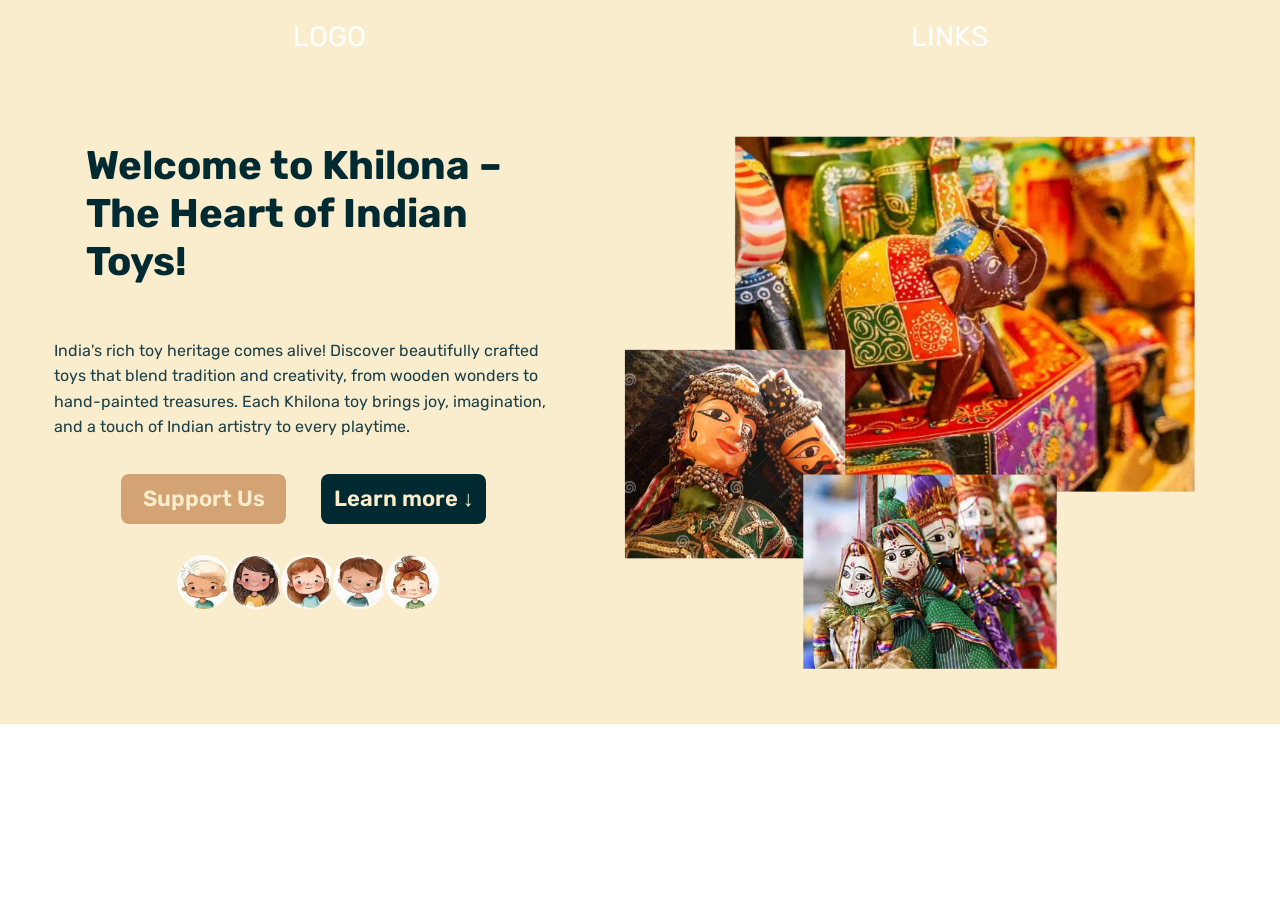
==== index.html @ 43d8cb38 "Add files via upload" ====
<!-- /* for text - #002A32; for nav - #f40076; for first bg - #ffc6ac; for second bg
- #EBA6A9; extra - #c4a29e; use soft serif for text */ -->

<!DOCTYPE html>
<html lang="en">
  <head>
    <meta charset="UTF-8" />
    <meta name="viewport" content="width=device-width, initial-scale=1.0" />
    <title>Indian Toys</title>
    <link rel="preconnect" href="https://fonts.googleapis.com" />
    <link rel="preconnect" href="https://fonts.gstatic.com" crossorigin />
    <link
      href="https://fonts.googleapis.com/css2?family=Inter:ital,opsz,wght@0,14..32,100..900;1,14..32,100..900&family=Rubik:ital,wght@0,300..900;1,300..900&display=swap"
      rel="stylesheet"
    />
    <link rel="stylesheet" href="style.css" />
  </head>
  <body>
    <nav>
      <div class="logo">LOGO</div>
      <div class="links">LINKS</div>
    </nav>
    <section class="section">
      <div class="hero-section">
        <div class="section-1">
          <div class="section-heading">
            <h1>Welcome to Khilona – The Heart of Indian Toys!</h1>
          </div>
          <div class="section-text">
            <p>
              India's rich toy heritage comes alive! Discover beautifully
              crafted toys that blend tradition and creativity, from wooden
              wonders to hand-painted treasures. Each Khilona toy brings joy,
              imagination, and a touch of Indian artistry to every playtime.
            </p>
            <div class="buttons">
              <a class="btn--1" href="#">Support Us</a>
              <a class="btn--2" href="#">Learn more &darr;</a>
            </div>
            <div class="face-images">
              <img src="child1.webp" alt="Child-image" />
              <img src="child2.webp" alt="Child-image" />
              <img src="child3.webp" alt="Child-image" />
              <img src="child4.webp" alt="Child-image" />
              <img src="child5.webp" alt="Child-image" />
            </div>
          </div>
        </div>
        <div class="section-2">
          <div class="section-image">
            <img src="Main-image.png" alt="Elephant Toy" />
          </div>
        </div>
      </div>
    </section>
  </body>
</html>
---- style.css ----
/* 1. Navigation Bar
Home: Links to the homepage.
About Us: Overview of your mission, story, and values.
Categories: Dropdown menu with links to toy categories (e.g., Wooden, Eco-Friendly, Educational).
Then & Now: Dedicated section for comparing traditional and modern toys.
Blog: Links to articles and resources on Indian toys, culture, and child development.
Artisans: Stories of the artisans behind the toys.
Contact Us: Contact form, social media links, and customer support details.



2. Homepage
Hero Banner: Large, vibrant image with a tagline and button linking to popular categories.
Featured Categories: Quick links to main toy categories (Wooden, Educational, Folk Art).
Best Sellers or Popular Toys: Display top toys, each with a small image, name, and “Shop Now” link.
About Indian Toys: Brief summary of the cultural significance of Indian toys with a link to the About Us page.



3. About Us
Our Mission: Briefly state the purpose and goals of the website.
Our Story: Short background on why you chose to promote Indian toys and any personal connection.
Core Values: Mention supporting local artisans, sustainable practices, and cultural preservation.



4. Categories
Wooden Toys: Featuring Channapatna and other wooden toys with a short description of the craft.
Educational Toys: Highlighting toys that promote learning and development.
Folk Art Toys: Showcasing toys with traditional Indian art styles.
Eco-Friendly Toys: Toys made from sustainable materials.
Modern Indian Toys: Contemporary toys inspired by Indian themes and culture.



5. Product Pages
Product Image: High-quality images from multiple angles.
Description: Details on material, craftsmanship, and suitability for age groups.
Cultural Background: Brief history or cultural context if applicable.
Price and Add to Cart: Clear pricing and purchasing options.
Customer Reviews: User ratings and testimonials for credibility.



6. Then & Now: Evolution of Indian Toys
Layout: Split-screen or side-by-side format with clear comparison points.
Traditional Toys: Descriptions and images of classic toys (e.g., spinning tops, wooden dolls).
Modern Toys: Corresponding modern toys with descriptions and images (e.g., plastic or battery-operated toys).
Comparison Points: Brief texts on Materials, Craftsmanship, Environmental Impact, Educational Value.
Visuals: Use icons or infographics to compare key elements at a glance.



7. Artisans
Profiles of Artisans: Small stories and images of artisans who create the toys.
Craft Process: Short descriptions or videos showing how the toys are made, materials used, and skills involved.
Impact on Communities: Highlight how supporting these artisans benefits their communities.



8. Blog
Toy History: Articles about the heritage and evolution of Indian toys.
DIY Craft Guides: Simple guides on making traditional toys at home.
Educational Benefits: Short articles explaining the developmental value of traditional and modern toys.
Festivals & Toys: How toys play a role in various Indian festivals.



9. Contact Us
Contact Form: Easy form for user inquiries.
Customer Support Info: Email and phone number if available.
Social Media Links: Icons linking to your social profiles for updates and engagement.
FAQ Section (Optional): Address common questions about product materials, shipping, safety, etc. */
* {
  padding: 0;
  margin: 0;
  box-sizing: border-box;
}
html {
  /* font-size: 10px; */
  font-size: 62.5%;
}
body {
  font-family: "Rubik", sans-serif;
  line-height: 1.2;
  font-weight: 400;
  color: #002a32;
}
nav {
  display: flex;
  justify-content: space-around;
  background-color: #faedcd;
  color: #fff;
  font-size: 28px;
  padding: 20px;
}
.section {
  font-size: 22px;

  height: 650px;
  background-color: #faedcd;
}
.section-heading {
  font-size: 2.2rem;
  padding: 32px;
  max-width: 130rem;
}

h1 {
  margin-bottom: 20px;
  font-size: 4rem;
}
.hero-section {
  display: flex;
  justify-content: space-evenly;

  padding: 36px;
  margin: 0 auto;
  width: auto;
}
.section-1 {
  width: 500px;
}
.section-2 {
  width: 655px;
}
.section-image img {
  display: block;
  /* margin-left: auto;
  margin-right: auto; */
  max-width: 650px;
}
.face-images {
  margin-top: 18px;
  display: flex;
  align-items: center;
  margin-top: 28px;
}
.face-images img {
  width: 60px;
  height: 60px;
  border-radius: 50%;
  margin-right: -8px;
  border: 3px solid #faedcd;
}
.section-text {
  color: #1a3f47;
  display: flex;
  flex-direction: column;
  align-items: center;
}
.section-text p {
  font-size: 16px;
  line-height: 1.6;
  margin-bottom: 18px;
}
.buttons {
  display: flex;
  /* justify-content: space-around; */
  gap: 35px;
}
.buttons a {
  margin-top: 16px;
  text-align: center;
  color: #faedcd;
  font-weight: 600;
}
.section-text a:link,
a:active {
  display: inline-block;
  text-decoration: none;
  padding: 12px;
  border-radius: 8px;
  width: 165px;
  transition: all 0.3s;
}
.btn--1 {
  background-color: #d4a373;
}
.btn--2 {
  background-color: #002a32;
}
.btn--1:hover {
  background-color: #bf9368;
}
.btn--2:hover {
  box-shadow: inset 0 0 0 3px #1a3f47;
  background-color: #faedcd;
  color: #1a3f47;
}
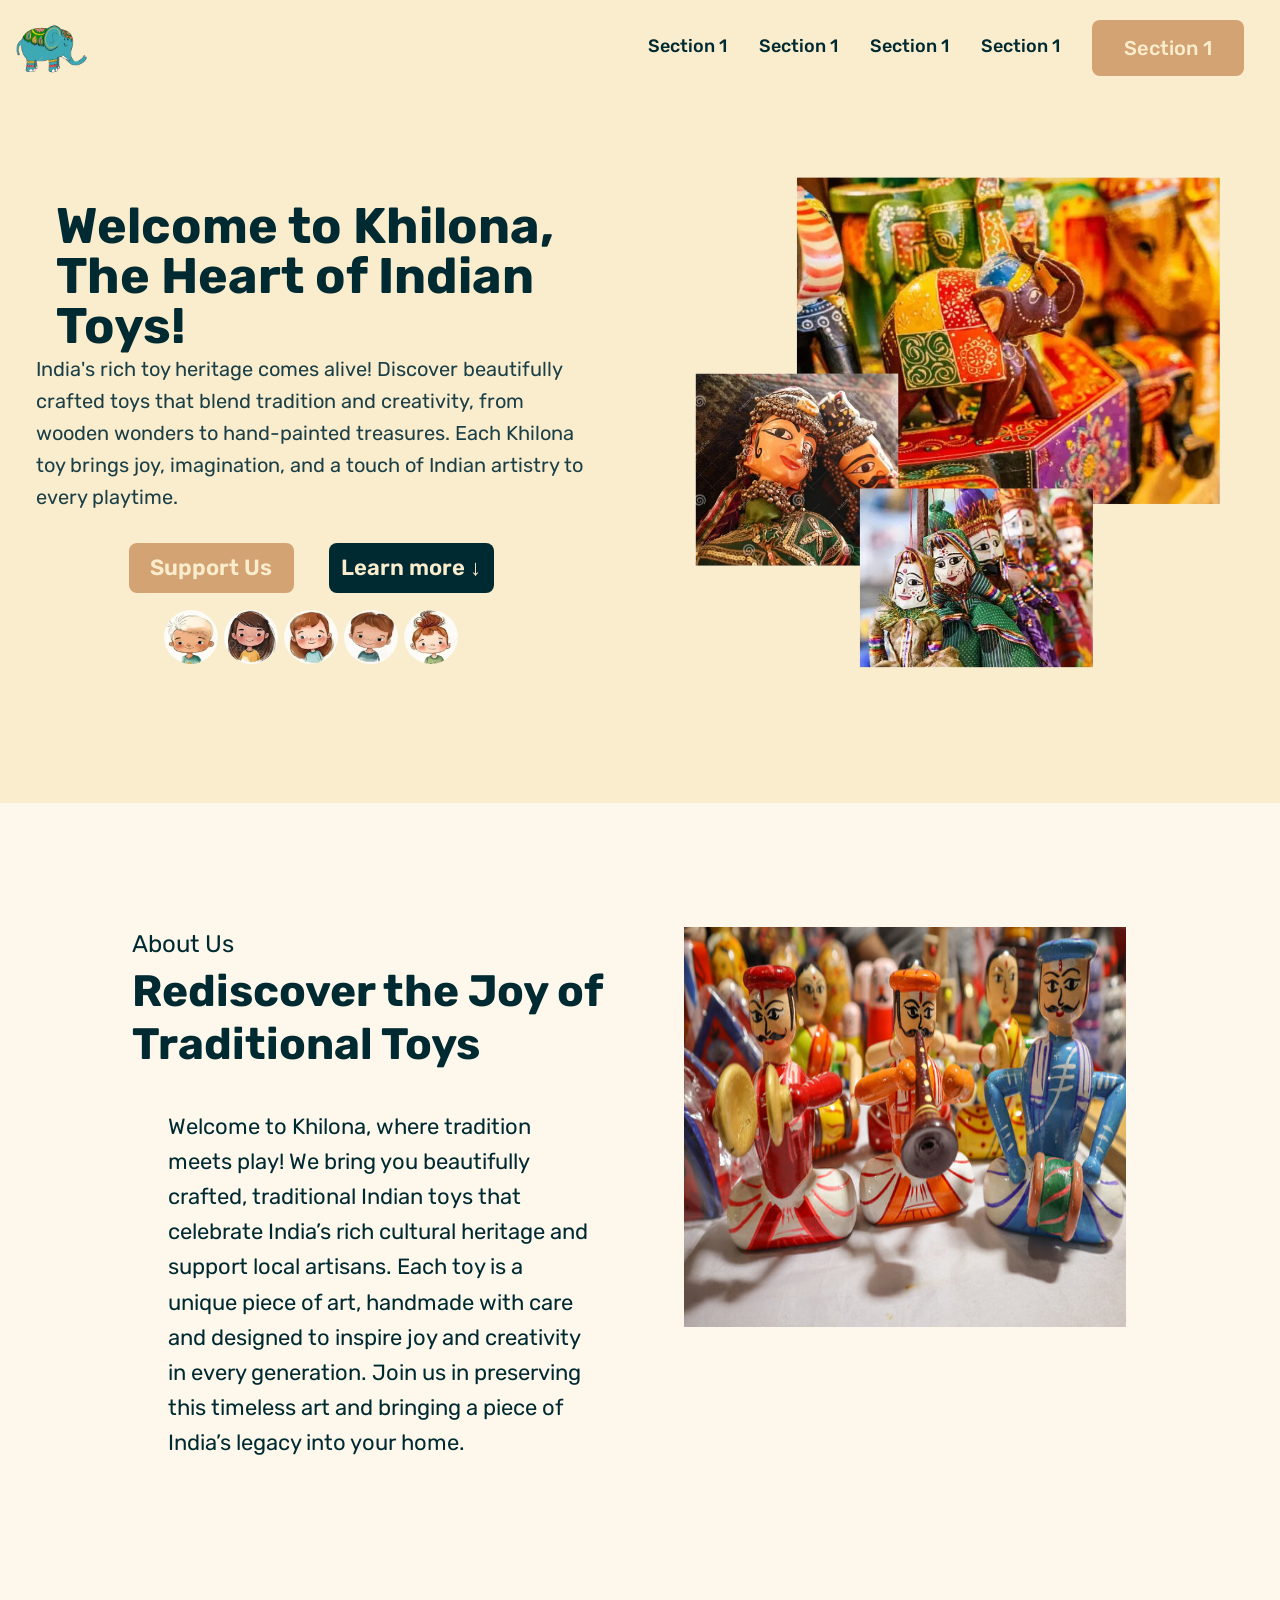
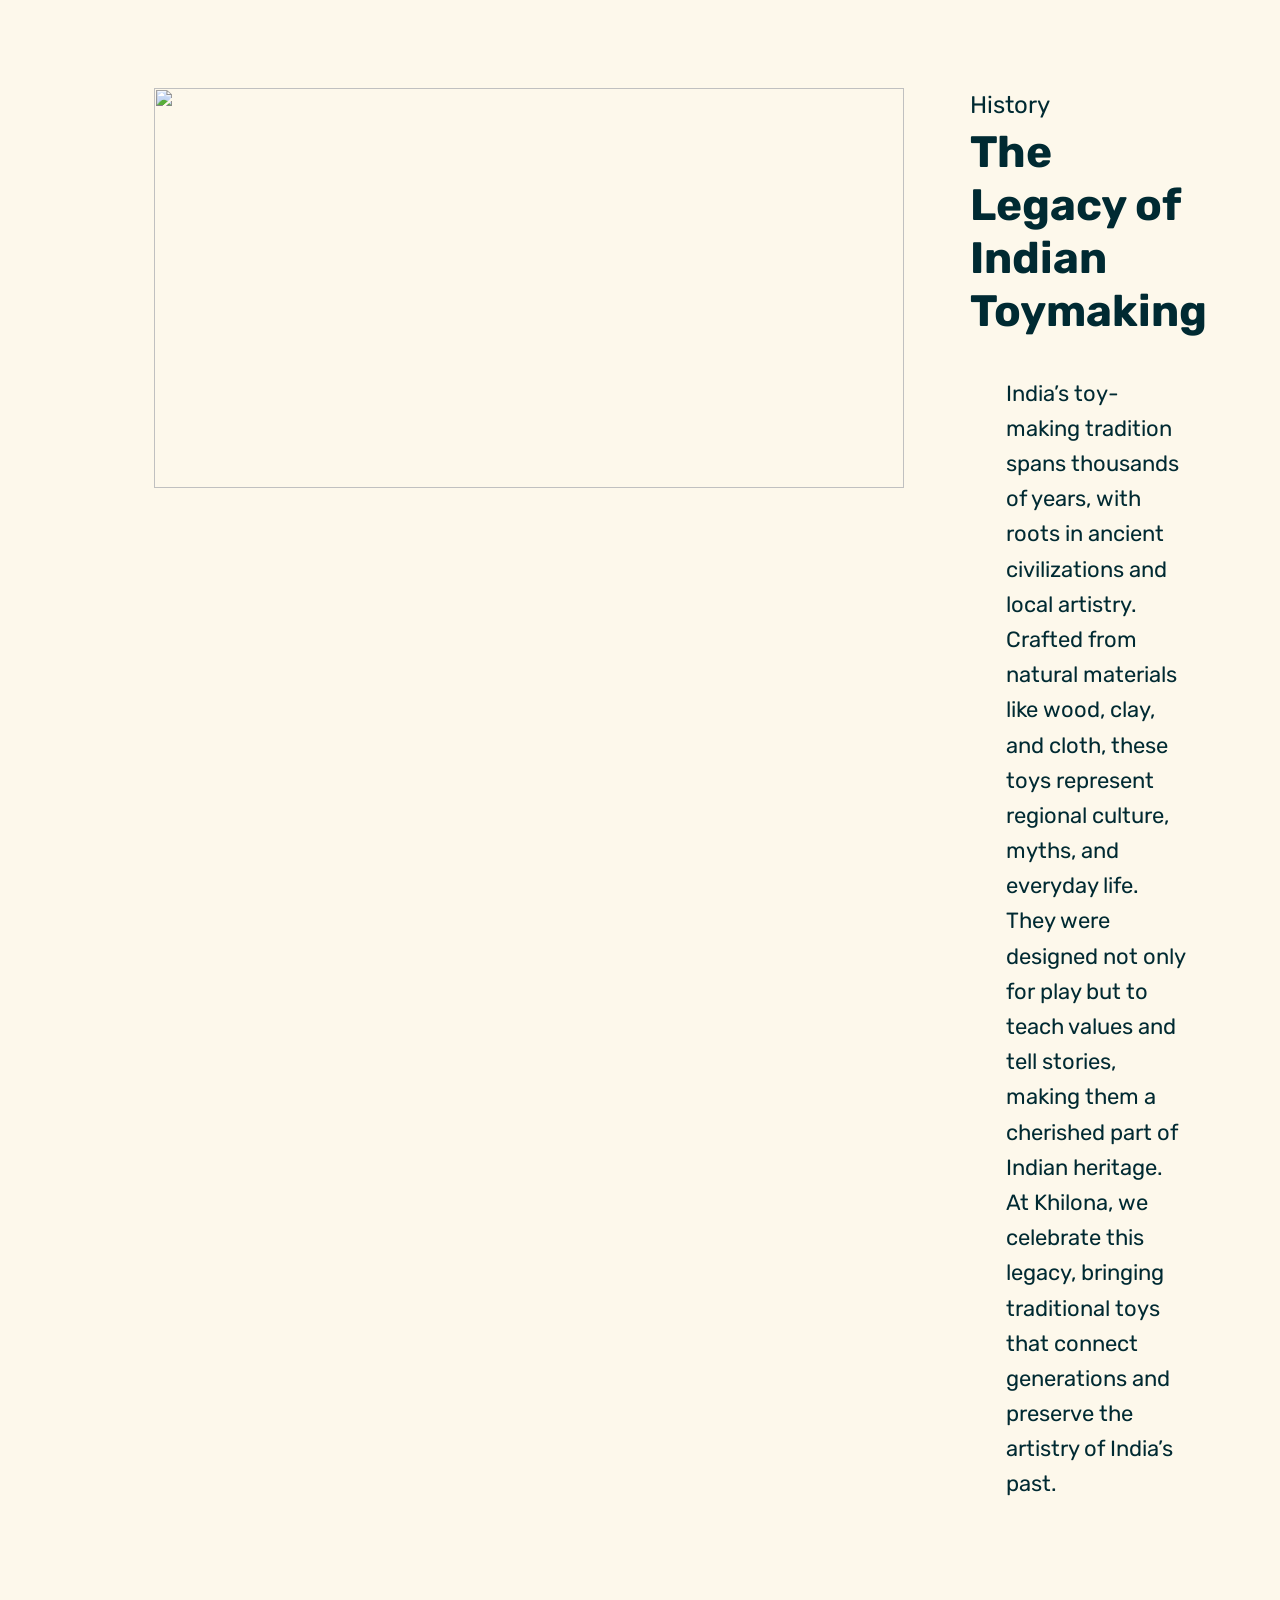
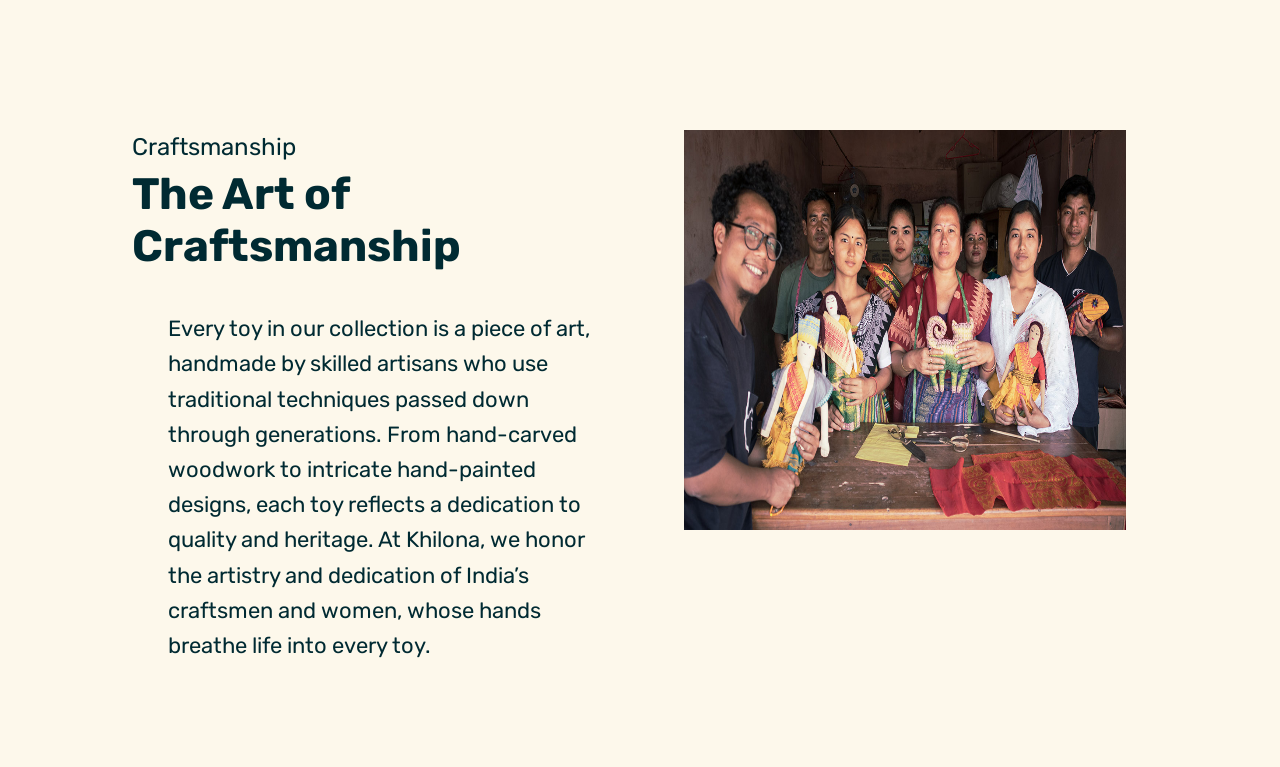
==== commit d6489c9e: "Add files via upload" ====
--- a/index.html
+++ b/index.html
@@ -16,15 +16,23 @@
     <link rel="stylesheet" href="style.css" />
   </head>
   <body>
-    <nav>
-      <div class="logo">LOGO</div>
-      <div class="links">LINKS</div>
-    </nav>
+    <header>
+      <div class="logo"><img src="elephant-logo.png" alt="" /></div>
+      <nav class="main-nav">
+        <ul class="main-nav-list">
+          <li><a class="main-nav-link" href="#">Section 1</a></li>
+          <li><a class="main-nav-link" href="#">Section 1</a></li>
+          <li><a class="main-nav-link" href="#">Section 1</a></li>
+          <li><a class="main-nav-link" href="#">Section 1</a></li>
+          <li><a class="main-nav-link last-link" href="#">Section 1</a></li>
+        </ul>
+      </nav>
+    </header>
     <section class="section">
       <div class="hero-section">
         <div class="section-1">
           <div class="section-heading">
-            <h1>Welcome to Khilona – The Heart of Indian Toys!</h1>
+            <h1>Welcome to Khilona, The Heart of Indian Toys!</h1>
           </div>
           <div class="section-text">
             <p>
@@ -53,5 +61,66 @@
         </div>
       </div>
     </section>
+    <section class="about-us grid--2-cols">
+      <div class="container">
+        <span class="sub-heading">About Us</span>
+        <h2 class="heading-secondary">
+          Rediscover the Joy of Traditional Toys
+        </h2>
+        <div class="text-box">
+          Welcome to Khilona, where tradition meets play! We bring you
+          beautifully crafted, traditional Indian toys that celebrate India’s
+          rich cultural heritage and support local artisans. Each toy is a
+          unique piece of art, handmade with care and designed to inspire joy
+          and creativity in every generation. Join us in preserving this
+          timeless art and bringing a piece of India’s legacy into your home.
+        </div>
+      </div>
+      <div class="container">
+        <div class="image-box">
+          <img src="about-us-image.jpg" alt="" />
+        </div>
+      </div>
+    </section>
+    <section class="about-us grid--2-cols">
+      <div class="container">
+        <div class="image-box">
+          <img src="about-us-2nd.jpg" alt="" />
+        </div>
+      </div>
+      <div class="container">
+        <span class="sub-heading">History</span>
+        <h2 class="heading-secondary">The Legacy of Indian Toymaking</h2>
+        <div class="text-box">
+          India’s toy-making tradition spans thousands of years, with roots in
+          ancient civilizations and local artistry. Crafted from natural
+          materials like wood, clay, and cloth, these toys represent regional
+          culture, myths, and everyday life. They were designed not only for
+          play but to teach values and tell stories, making them a cherished
+          part of Indian heritage. At Khilona, we celebrate this legacy,
+          bringing traditional toys that connect generations and preserve the
+          artistry of India’s past.
+        </div>
+      </div>
+    </section>
+    <section class="about-us grid--2-cols">
+      <div class="container">
+        <span class="sub-heading">Craftsmanship</span>
+        <h2 class="heading-secondary">The Art of Craftsmanship</h2>
+        <div class="text-box">
+          Every toy in our collection is a piece of art, handmade by skilled
+          artisans who use traditional techniques passed down through
+          generations. From hand-carved woodwork to intricate hand-painted
+          designs, each toy reflects a dedication to quality and heritage. At
+          Khilona, we honor the artistry and dedication of India’s craftsmen and
+          women, whose hands breathe life into every toy.
+        </div>
+      </div>
+      <div class="container">
+        <div class="image-box">
+          <img src="Toy-Soldier-from-Assam.jpg" alt="" />
+        </div>
+      </div>
+    </section>
   </body>
 </html>
--- a/style.css
+++ b/style.css
@@ -86,61 +86,107 @@
   font-weight: 400;
   color: #002a32;
 }
+/*HEADER AND NAV */
+header {
+  display: flex;
+  justify-content: space-between;
+  background-color: #faedcd;
+}
+header img {
+  width: 100px;
+}
 nav {
-  display: flex;
-  justify-content: space-around;
-  background-color: #faedcd;
-  color: #fff;
-  font-size: 28px;
-  padding: 20px;
+  margin: 36px 36px 0 0;
+  font-size: 18px;
+}
+.main-nav-list {
+  list-style: none;
+  display: flex;
+  gap: 32px;
+}
+
+nav a:hover {
+  color: #ac845e !important;
+}
+/* .main-nav-link :link,
+.main-nav-link :link:visited {
+} */
+nav a {
+  color: #002a32 !important;
+  text-decoration: none;
+  display: inline;
+  font-size: 18px;
+  transition: all 0.3s;
+  font-weight: 500;
+  border-radius: 8px;
+}
+.last-link:link,
+.last-link:visited {
+  padding: 16px 32px;
+  background-color: #d4a373 !important;
+  color: #faedcd !important;
+  font-size: 20px;
+}
+.last-link:hover,
+.last-link:active {
+  background-color: #bf9368 !important;
 }
 .section {
   font-size: 22px;
 
-  height: 650px;
   background-color: #faedcd;
+  width: 0 auto;
 }
 .section-heading {
-  font-size: 2.2rem;
+  /* font-size: 2.2rem; */
   padding: 32px;
   max-width: 130rem;
+  margin-top: -5px;
+  margin-left: -12px;
 }
 
 h1 {
-  margin-bottom: 20px;
-  font-size: 4rem;
+  /* margin-bottom: 15px; */
+  font-size: 50px;
+  line-height: 1;
+  height: 120px;
+  width: 600px;
+  margin-top: 35px;
 }
 .hero-section {
   display: flex;
-  justify-content: space-evenly;
+  justify-content: space-around;
 
   padding: 36px;
   margin: 0 auto;
-  width: auto;
+  max-width: 1300px;
+  height: 700px;
+  gap: 60px;
 }
 .section-1 {
-  width: 500px;
+  width: 550px;
 }
 .section-2 {
   width: 655px;
+  margin-top: 14px;
 }
 .section-image img {
-  display: block;
   /* margin-left: auto;
   margin-right: auto; */
-  max-width: 650px;
+  width: 700px;
+  /* max-width: 650px; */
+  max-width: 100%;
 }
 .face-images {
   margin-top: 18px;
   display: flex;
   align-items: center;
-  margin-top: 28px;
+  margin-top: 14px;
 }
 .face-images img {
   width: 60px;
   height: 60px;
   border-radius: 50%;
-  margin-right: -8px;
   border: 3px solid #faedcd;
 }
 .section-text {
@@ -150,9 +196,9 @@
   align-items: center;
 }
 .section-text p {
-  font-size: 16px;
+  font-size: 20px;
   line-height: 1.6;
-  margin-bottom: 18px;
+  margin-bottom: 14px;
 }
 .buttons {
   display: flex;
@@ -166,7 +212,7 @@
   font-weight: 600;
 }
 .section-text a:link,
-a:active {
+.section-text a:active {
   display: inline-block;
   text-decoration: none;
   padding: 12px;
@@ -188,3 +234,49 @@
   background-color: #faedcd;
   color: #1a3f47;
 }
+/*second section of the webpage*/
+/*this is about-us page */
+
+.grid {
+  display: grid;
+  /* gap: 90px; */
+}
+.grid--2-cols {
+  grid-template-columns: repeat(2, 1fr);
+  display: grid;
+}
+.container {
+  max-width: 1140px;
+
+  margin: 0 auto;
+}
+.about-us {
+  padding-top: 80px;
+  padding-right: 110px;
+  padding-bottom: 60px;
+  padding-left: 110px;
+
+  background-color: #fdf8eb;
+}
+.about-us div {
+  padding: 22px;
+  font-size: 50px;
+}
+.container .sub-heading {
+  font-size: 24px;
+}
+.container h2 {
+  font-size: 44px;
+  margin-bottom: 16px;
+}
+.container .text-box {
+  font-size: 22px;
+  line-height: 1.6;
+  margin-left: 14px;
+}
+
+.image-box img {
+  width: 750px;
+  max-width: 100%;
+  height: 400px;
+}
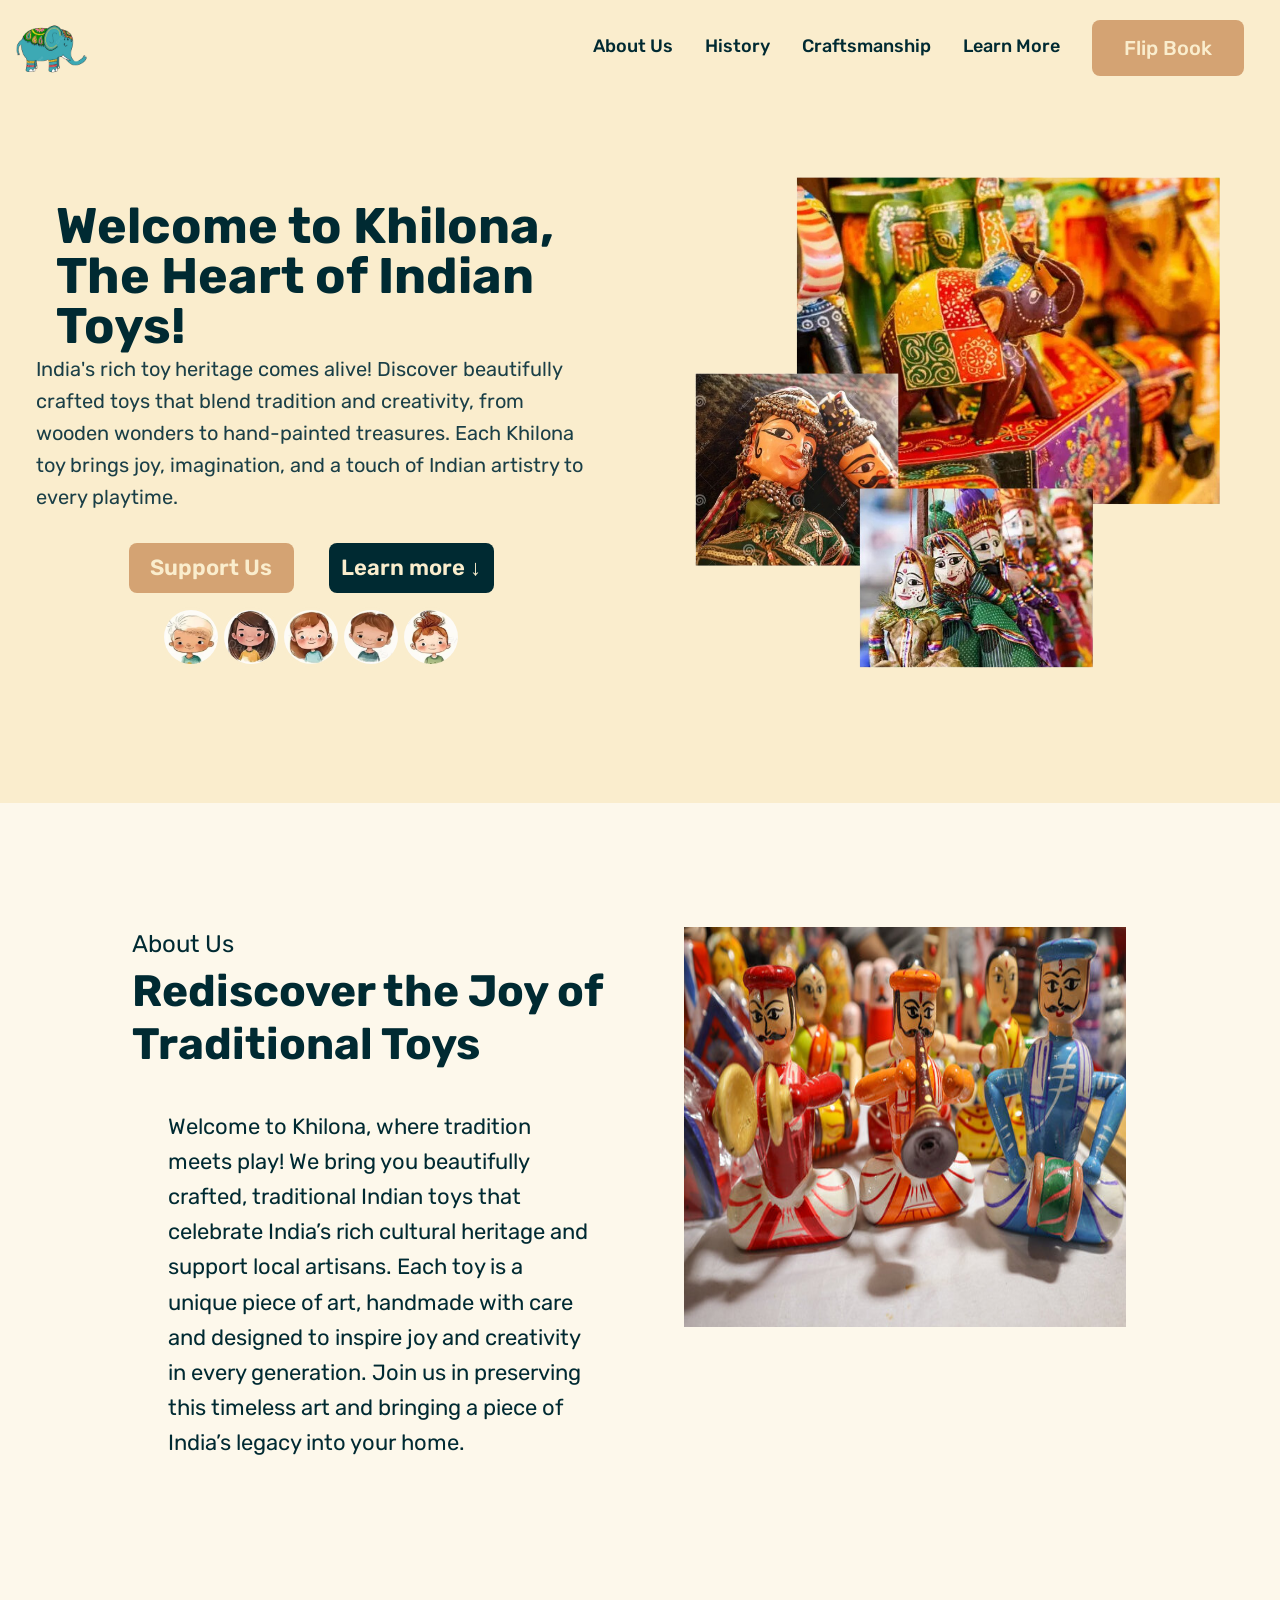
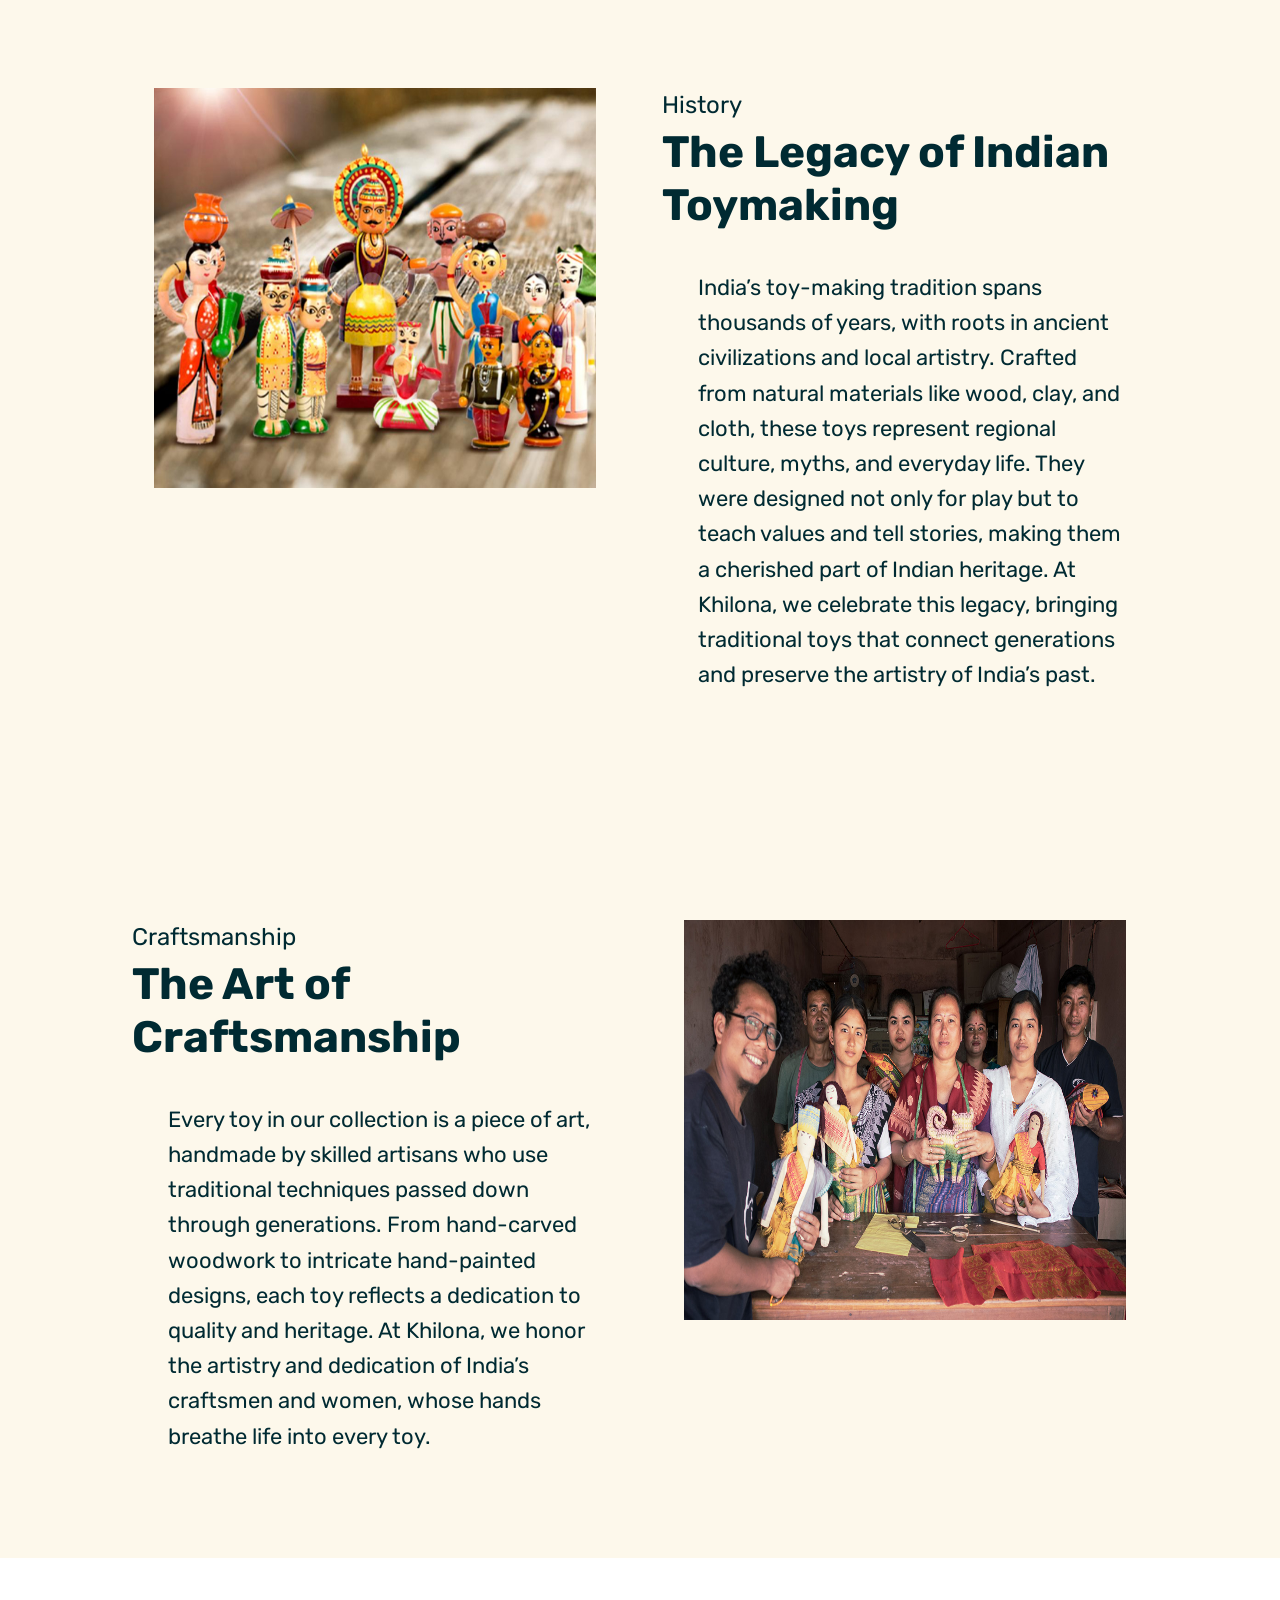
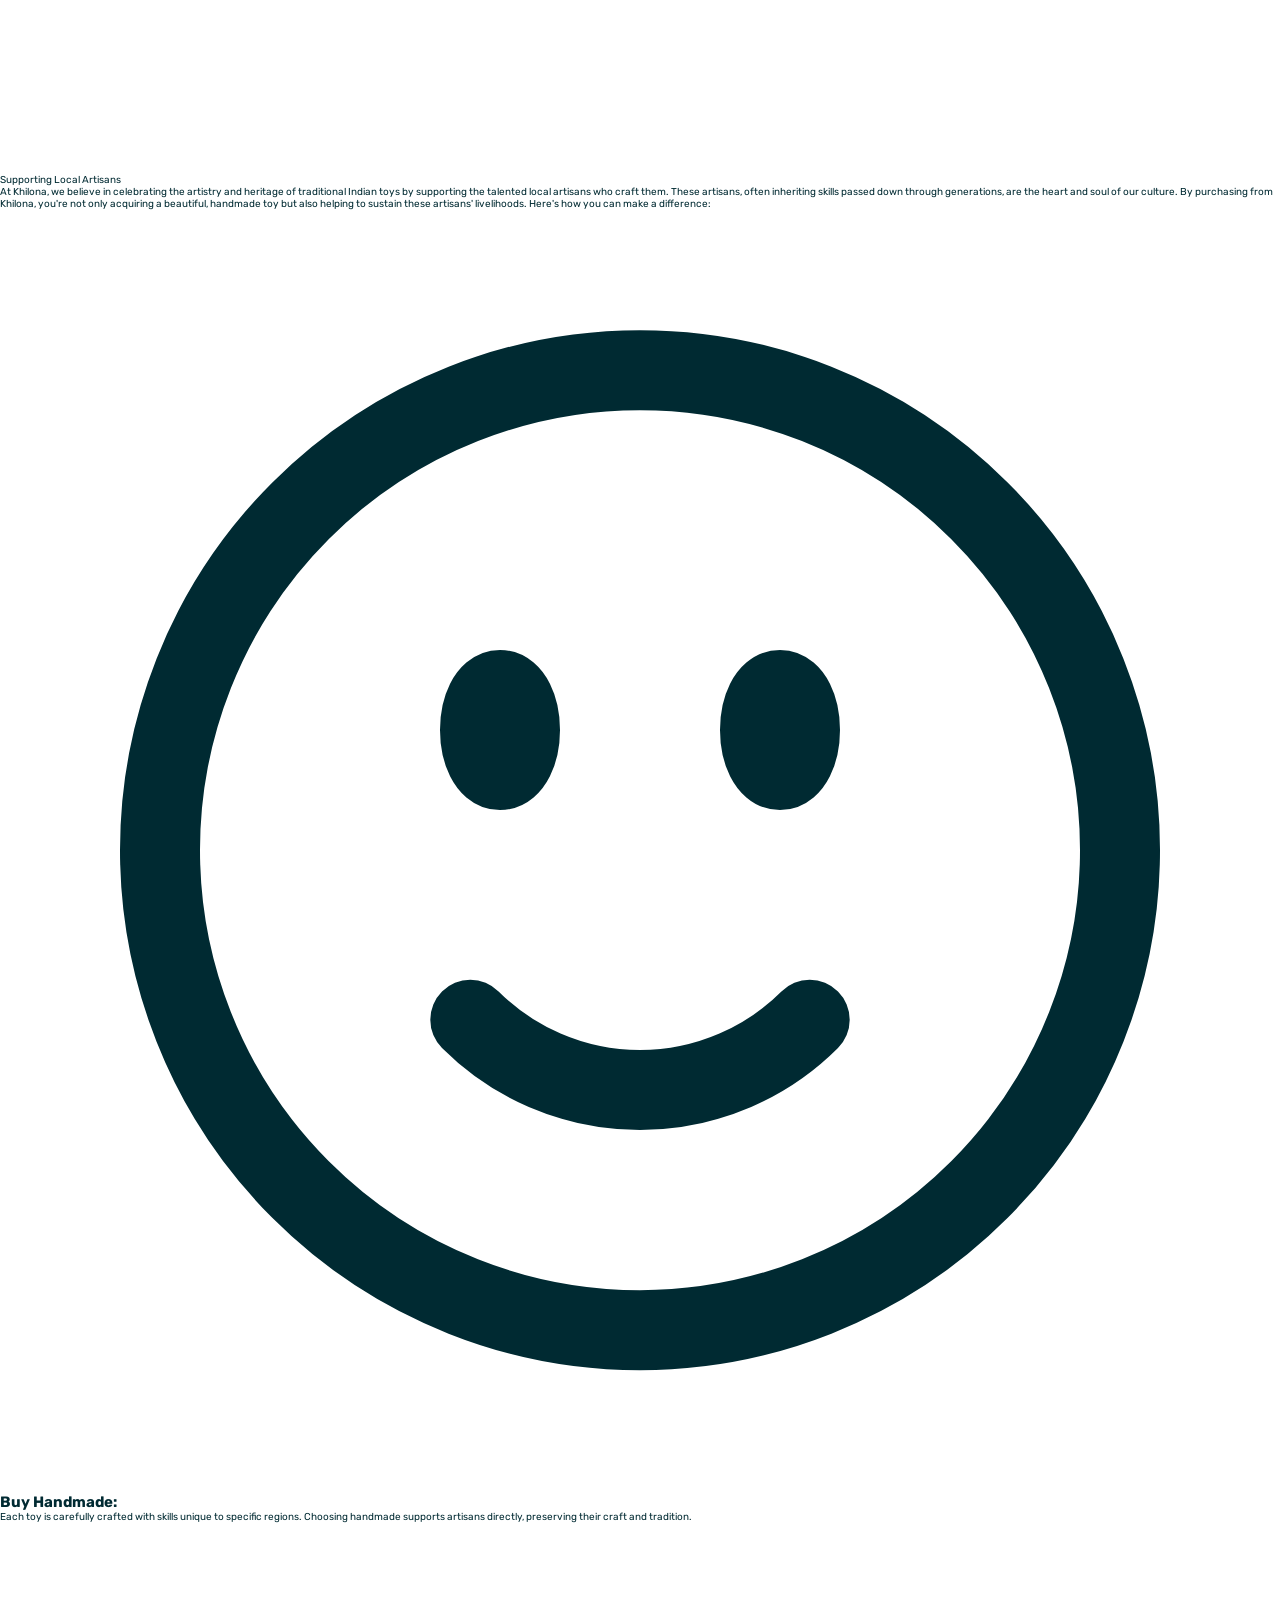
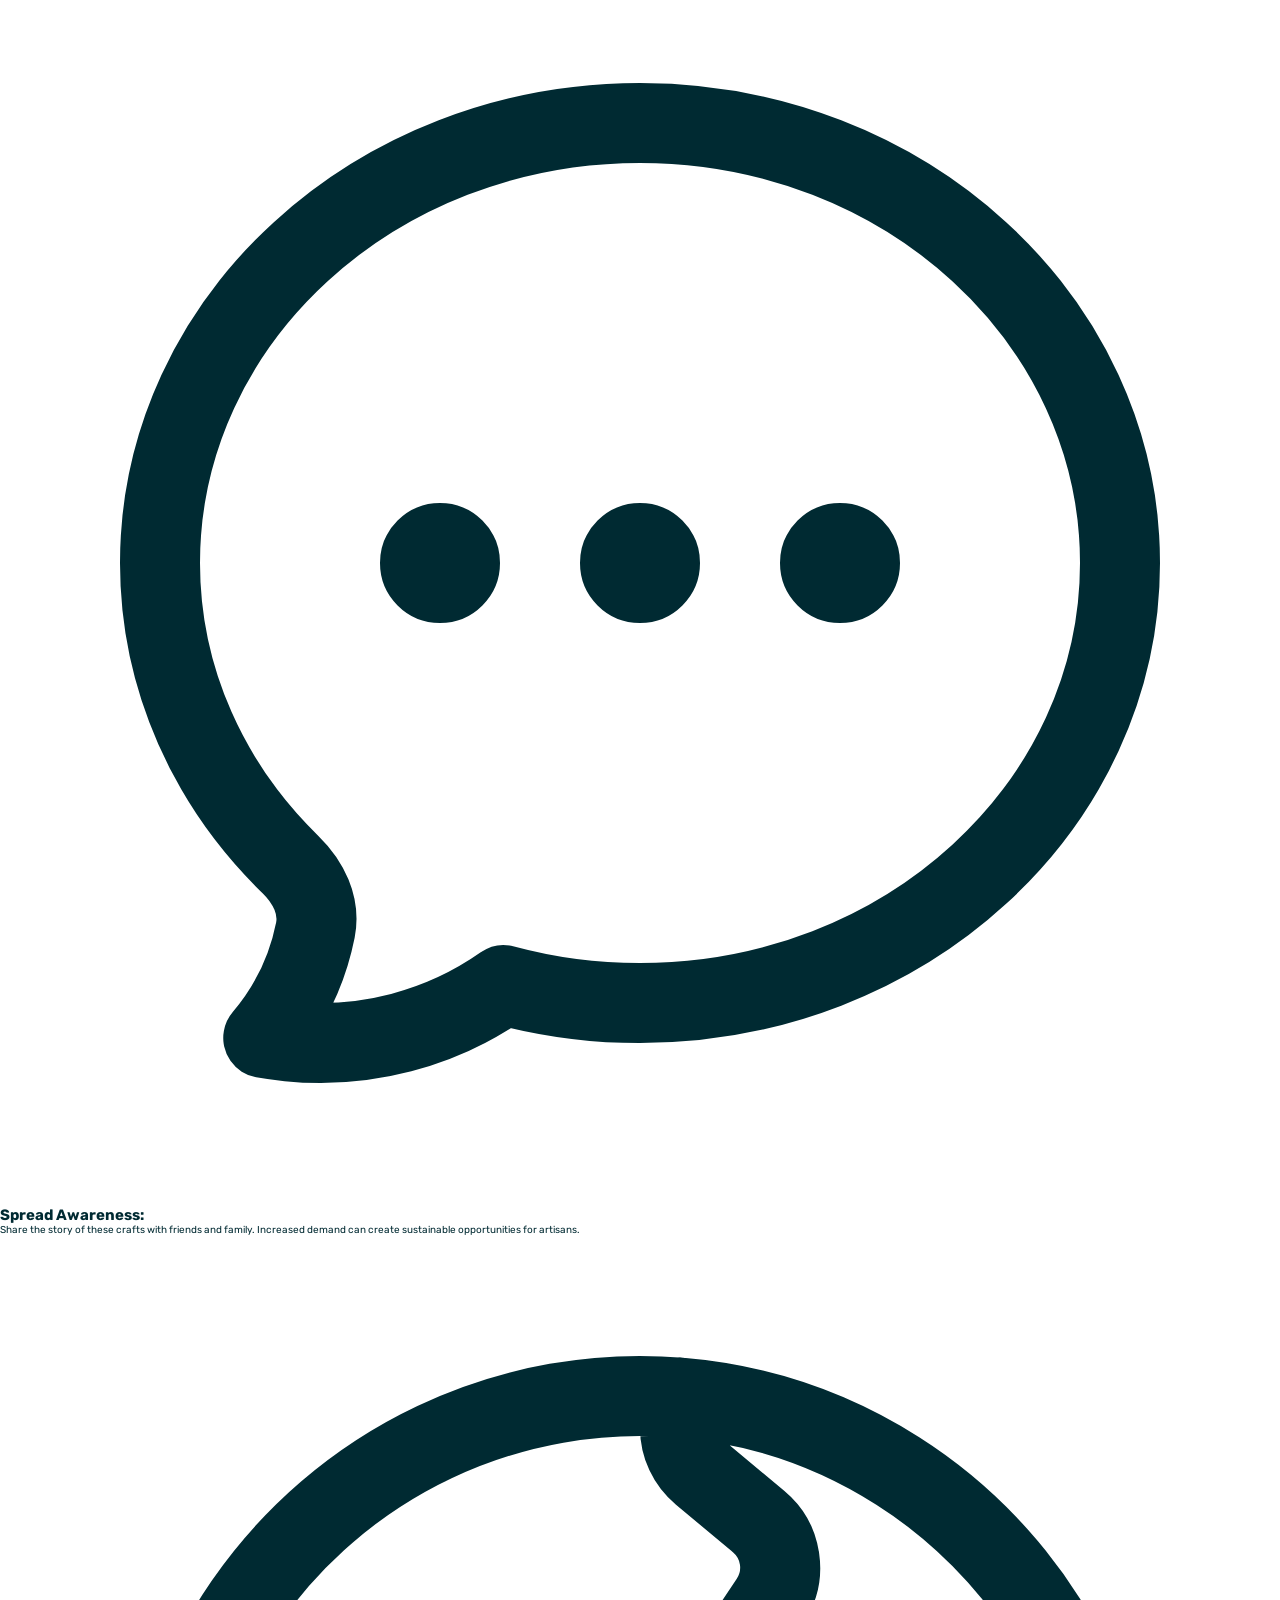
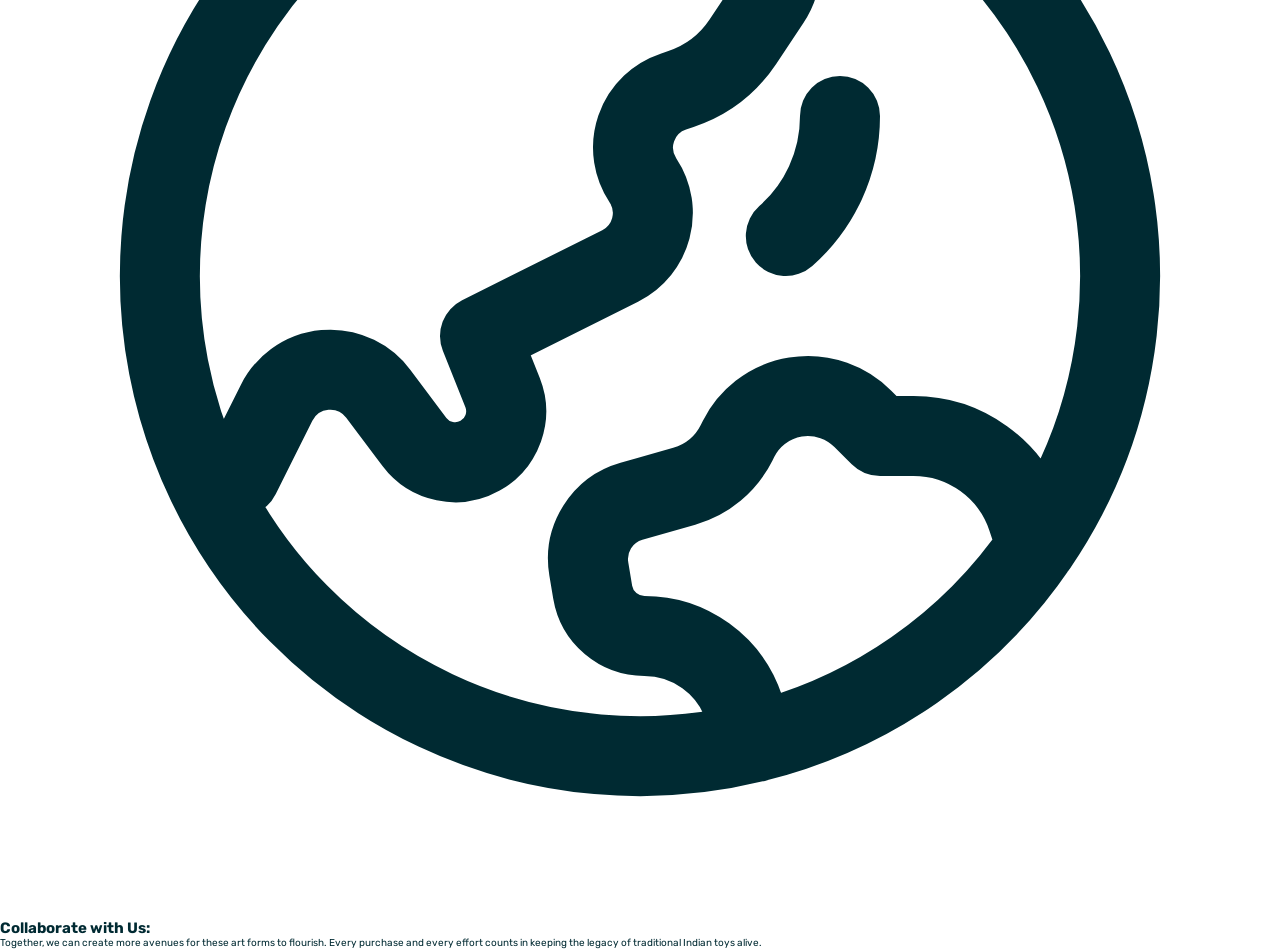
==== commit f8333b2e: "Add files via upload" ====
--- a/index.html
+++ b/index.html
@@ -6,7 +6,9 @@
   <head>
     <meta charset="UTF-8" />
     <meta name="viewport" content="width=device-width, initial-scale=1.0" />
+    <meta name="viewport" content="width=device-width, initial-scale=1.0" />
     <title>Indian Toys</title>
+    <link rel="stylesheet" href="media.css" />
     <link rel="preconnect" href="https://fonts.googleapis.com" />
     <link rel="preconnect" href="https://fonts.gstatic.com" crossorigin />
     <link
@@ -16,15 +18,24 @@
     <link rel="stylesheet" href="style.css" />
   </head>
   <body>
+    <script src="myscript.js"></script>
     <header>
       <div class="logo"><img src="elephant-logo.png" alt="" /></div>
       <nav class="main-nav">
         <ul class="main-nav-list">
-          <li><a class="main-nav-link" href="#">Section 1</a></li>
-          <li><a class="main-nav-link" href="#">Section 1</a></li>
-          <li><a class="main-nav-link" href="#">Section 1</a></li>
-          <li><a class="main-nav-link" href="#">Section 1</a></li>
-          <li><a class="main-nav-link last-link" href="#">Section 1</a></li>
+          <li><a class="main-nav-link" href="#about-us">About Us</a></li>
+          <li><a class="main-nav-link" href="#history">History</a></li>
+          <li>
+            <a class="main-nav-link" href="#craftsmanship">Craftsmanship</a>
+          </li>
+          <li><a class="main-nav-link" href="#">Learn More</a></li>
+          <li>
+            <a
+              class="main-nav-link last-link"
+              href="https://online.fliphtml5.com/hidck/fhpk/#p=15"
+              >Flip Book</a
+            >
+          </li>
         </ul>
       </nav>
     </header>
@@ -42,7 +53,7 @@
               imagination, and a touch of Indian artistry to every playtime.
             </p>
             <div class="buttons">
-              <a class="btn--1" href="#">Support Us</a>
+              <a class="btn--1" href="#sec-support">Support Us</a>
               <a class="btn--2" href="#">Learn more &darr;</a>
             </div>
             <div class="face-images">
@@ -61,7 +72,7 @@
         </div>
       </div>
     </section>
-    <section class="about-us grid--2-cols">
+    <section class="about-us grid--2-cols" id="about-us">
       <div class="container">
         <span class="sub-heading">About Us</span>
         <h2 class="heading-secondary">
@@ -89,7 +100,7 @@
         </div>
       </div>
       <div class="container">
-        <span class="sub-heading">History</span>
+        <span class="sub-heading" id="history">History</span>
         <h2 class="heading-secondary">The Legacy of Indian Toymaking</h2>
         <div class="text-box">
           India’s toy-making tradition spans thousands of years, with roots in
@@ -105,7 +116,7 @@
     </section>
     <section class="about-us grid--2-cols">
       <div class="container">
-        <span class="sub-heading">Craftsmanship</span>
+        <span class="sub-heading" id="craftsmanship">Craftsmanship</span>
         <h2 class="heading-secondary">The Art of Craftsmanship</h2>
         <div class="text-box">
           Every toy in our collection is a piece of art, handmade by skilled
@@ -122,5 +133,161 @@
         </div>
       </div>
     </section>
+    <section class="walk-way">
+      <div class="slider">
+        <div class="slide-track">
+          <div class="slide">
+            <img src="img1.jpeg" alt="" />
+          </div>
+          <div class="slide">
+            <img src="img9.jpeg" alt="" />
+          </div>
+          <div class="slide">
+            <img src="img2.jpeg" alt="" />
+          </div>
+          <div class="slide">
+            <img src="img8.jpeg" alt="" />
+          </div>
+          <div class="slide">
+            <img src="img3.jpeg" alt="" />
+          </div>
+          <div class="slide">
+            <img src="img7.jpeg" alt="" />
+          </div>
+          <div class="slide">
+            <img src="img4.jpeg" alt="" />
+          </div>
+          <div class="slide">
+            <img src="img6.jpeg" alt="" />
+          </div>
+          <div class="slide">
+            <img src="img5.jpeg" alt="" />
+          </div>
+
+          <!-- SAME SLIDE DOUBLED -->
+          <div class="slide">
+            <img src="img1.jpeg" alt="" />
+          </div>
+          <div class="slide">
+            <img src="img9.jpeg" alt="" />
+          </div>
+          <div class="slide">
+            <img src="img2.jpeg" alt="" />
+          </div>
+          <div class="slide">
+            <img src="img8.jpeg" alt="" />
+          </div>
+          <div class="slide">
+            <img src="img3.jpeg" alt="" />
+          </div>
+          <div class="slide">
+            <img src="img7.jpeg" alt="" />
+          </div>
+          <div class="slide">
+            <img src="img4.jpeg" alt="" />
+          </div>
+          <div class="slide">
+            <img src="img6.jpeg" alt="" />
+          </div>
+          <div class="slide">
+            <img src="img5.jpeg" alt="" />
+          </div>
+        </div>
+      </div>
+    </section>
+    <section class="sec-support" id="sec-support">
+      <div class="support">
+        <div class="textthings">
+          <p>Supporting Local Artisans</p>
+          <p class="support-text">
+            At Khilona, we believe in celebrating the artistry and heritage of
+            traditional Indian toys by supporting the talented local artisans
+            who craft them. These artisans, often inheriting skills passed down
+            through generations, are the heart and soul of our culture. By
+            purchasing from Khilona, you're not only acquiring a beautiful,
+            handmade toy but also helping to sustain these artisans'
+            livelihoods. Here's how you can make a difference:
+          </p>
+        </div>
+        <div class="cardthings">
+          <div class="card">
+            <div class="icon">
+              <svg
+                xmlns="http://www.w3.org/2000/svg"
+                fill="none"
+                viewBox="0 0 24 24"
+                stroke-width="1.5"
+                stroke="currentColor"
+                class="iccon smile-icon"
+              >
+                <path
+                  stroke-linecap="round"
+                  stroke-linejoin="round"
+                  d="M15.182 15.182a4.5 4.5 0 0 1-6.364 0M21 12a9 9 0 1 1-18 0 9 9 0 0 1 18 0ZM9.75 9.75c0 .414-.168.75-.375.75S9 10.164 9 9.75 9.168 9 9.375 9s.375.336.375.75Zm-.375 0h.008v.015h-.008V9.75Zm5.625 0c0 .414-.168.75-.375.75s-.375-.336-.375-.75.168-.75.375-.75.375.336.375.75Zm-.375 0h.008v.015h-.008V9.75Z"
+                />
+              </svg>
+
+              <h2>Buy Handmade:</h2>
+            </div>
+            <span>
+              Each toy is carefully crafted with skills unique to specific
+              regions. Choosing handmade supports artisans directly, preserving
+              their craft and tradition.
+            </span>
+          </div>
+
+          <div class="card">
+            <div class="icon">
+              <svg
+                xmlns="http://www.w3.org/2000/svg"
+                fill="none"
+                viewBox="0 0 24 24"
+                stroke-width="1.5"
+                stroke="currentColor"
+                class="iccon message-icon"
+              >
+                <path
+                  stroke-linecap="round"
+                  stroke-linejoin="round"
+                  d="M8.625 12a.375.375 0 1 1-.75 0 .375.375 0 0 1 .75 0Zm0 0H8.25m4.125 0a.375.375 0 1 1-.75 0 .375.375 0 0 1 .75 0Zm0 0H12m4.125 0a.375.375 0 1 1-.75 0 .375.375 0 0 1 .75 0Zm0 0h-.375M21 12c0 4.556-4.03 8.25-9 8.25a9.764 9.764 0 0 1-2.555-.337A5.972 5.972 0 0 1 5.41 20.97a5.969 5.969 0 0 1-.474-.065 4.48 4.48 0 0 0 .978-2.025c.09-.457-.133-.901-.467-1.226C3.93 16.178 3 14.189 3 12c0-4.556 4.03-8.25 9-8.25s9 3.694 9 8.25Z"
+                />
+              </svg>
+
+              <h2>Spread Awareness:</h2>
+            </div>
+
+            <span>
+              Share the story of these crafts with friends and family. Increased
+              demand can create sustainable opportunities for artisans.
+            </span>
+          </div>
+          <div class="card">
+            <div class="icon">
+              <svg
+                xmlns="http://www.w3.org/2000/svg"
+                fill="none"
+                viewBox="0 0 24 24"
+                stroke-width="1.5"
+                stroke="currentColor"
+                class="iccon globe-icon"
+              >
+                <path
+                  stroke-linecap="round"
+                  stroke-linejoin="round"
+                  d="M12.75 3.03v.568c0 .334.148.65.405.864l1.068.89c.442.369.535 1.01.216 1.49l-.51.766a2.25 2.25 0 0 1-1.161.886l-.143.048a1.107 1.107 0 0 0-.57 1.664c.369.555.169 1.307-.427 1.605L9 13.125l.423 1.059a.956.956 0 0 1-1.652.928l-.679-.906a1.125 1.125 0 0 0-1.906.172L4.5 15.75l-.612.153M12.75 3.031a9 9 0 0 0-8.862 12.872M12.75 3.031a9 9 0 0 1 6.69 14.036m0 0-.177-.529A2.25 2.25 0 0 0 17.128 15H16.5l-.324-.324a1.453 1.453 0 0 0-2.328.377l-.036.073a1.586 1.586 0 0 1-.982.816l-.99.282c-.55.157-.894.702-.8 1.267l.073.438c.08.474.49.821.97.821.846 0 1.598.542 1.865 1.345l.215.643m5.276-3.67a9.012 9.012 0 0 1-5.276 3.67m0 0a9 9 0 0 1-10.275-4.835M15.75 9c0 .896-.393 1.7-1.016 2.25"
+                />
+              </svg>
+
+              <h2>Collaborate with Us:</h2>
+            </div>
+            <span>
+              Together, we can create more avenues for these art forms to
+              flourish. Every purchase and every effort counts in keeping the
+              legacy of traditional Indian toys alive.
+            </span>
+          </div>
+        </div>
+      </div>
+    </section>
   </body>
 </html>
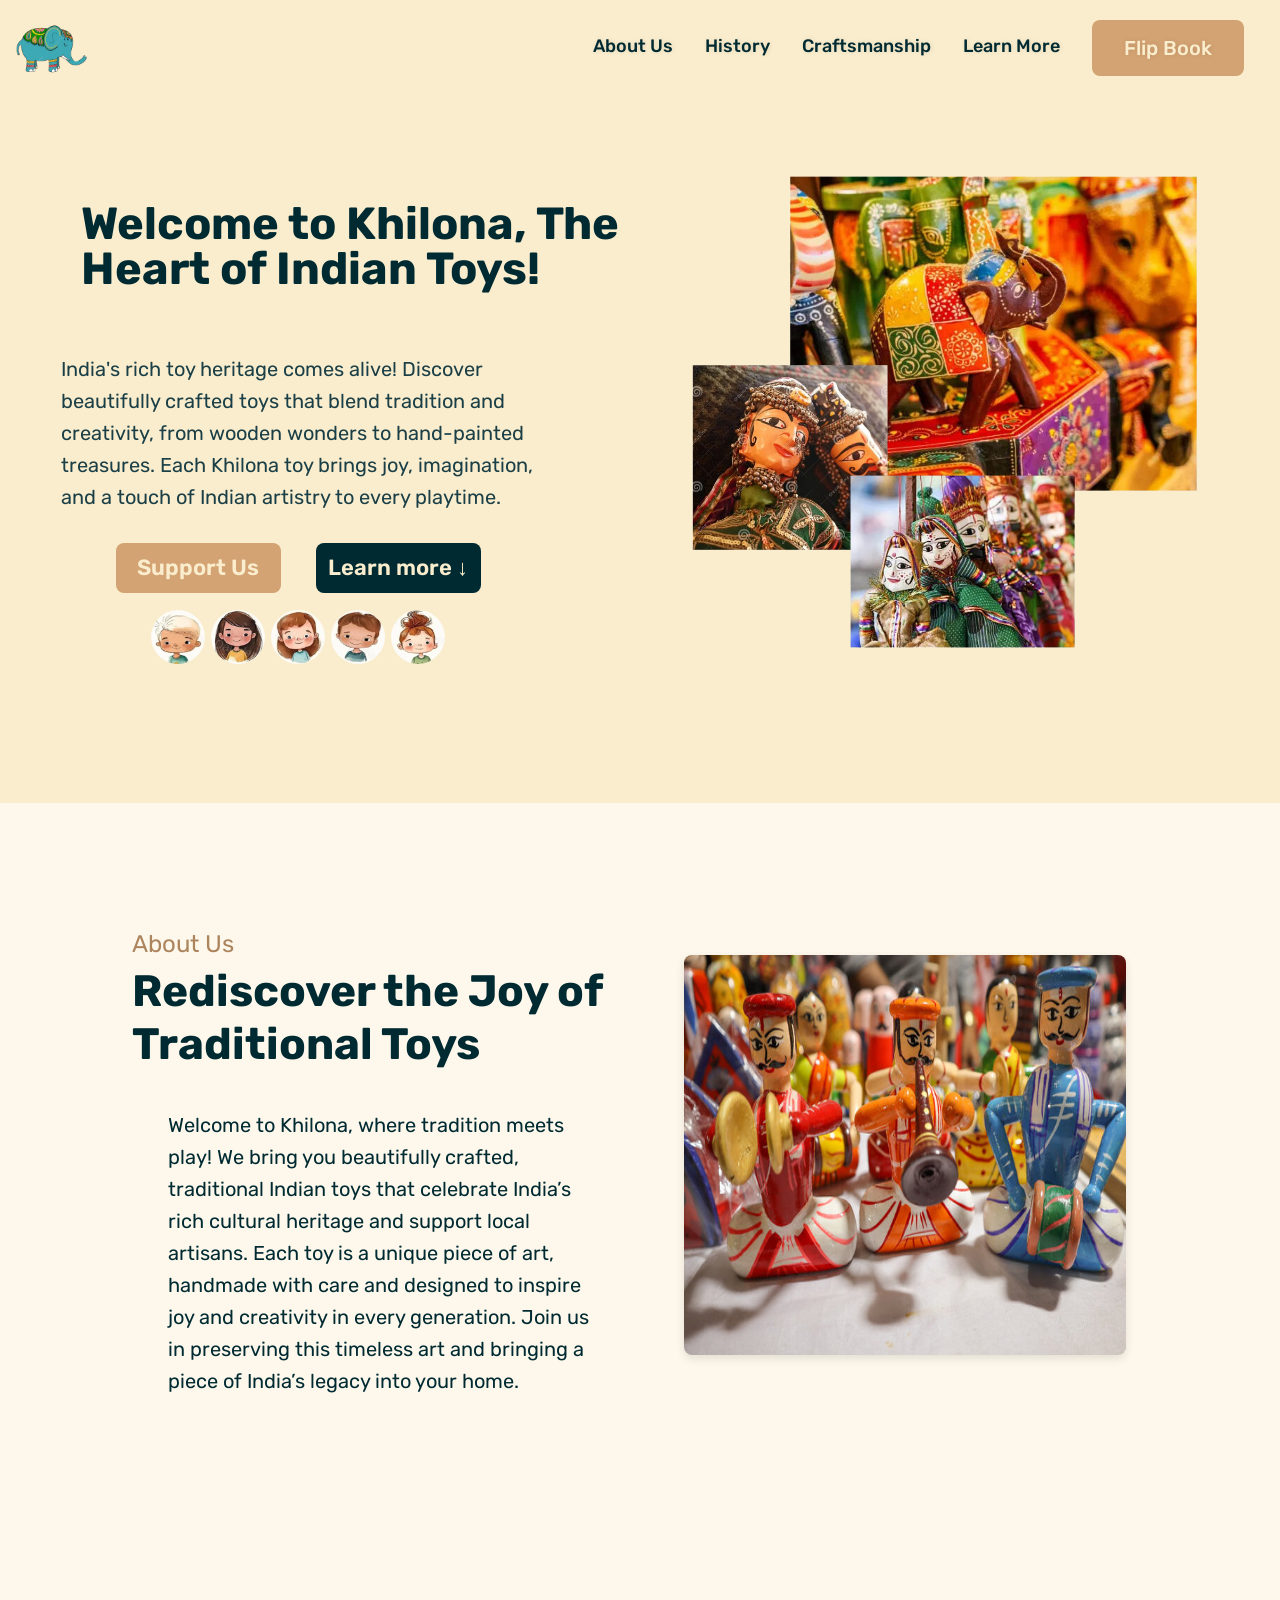
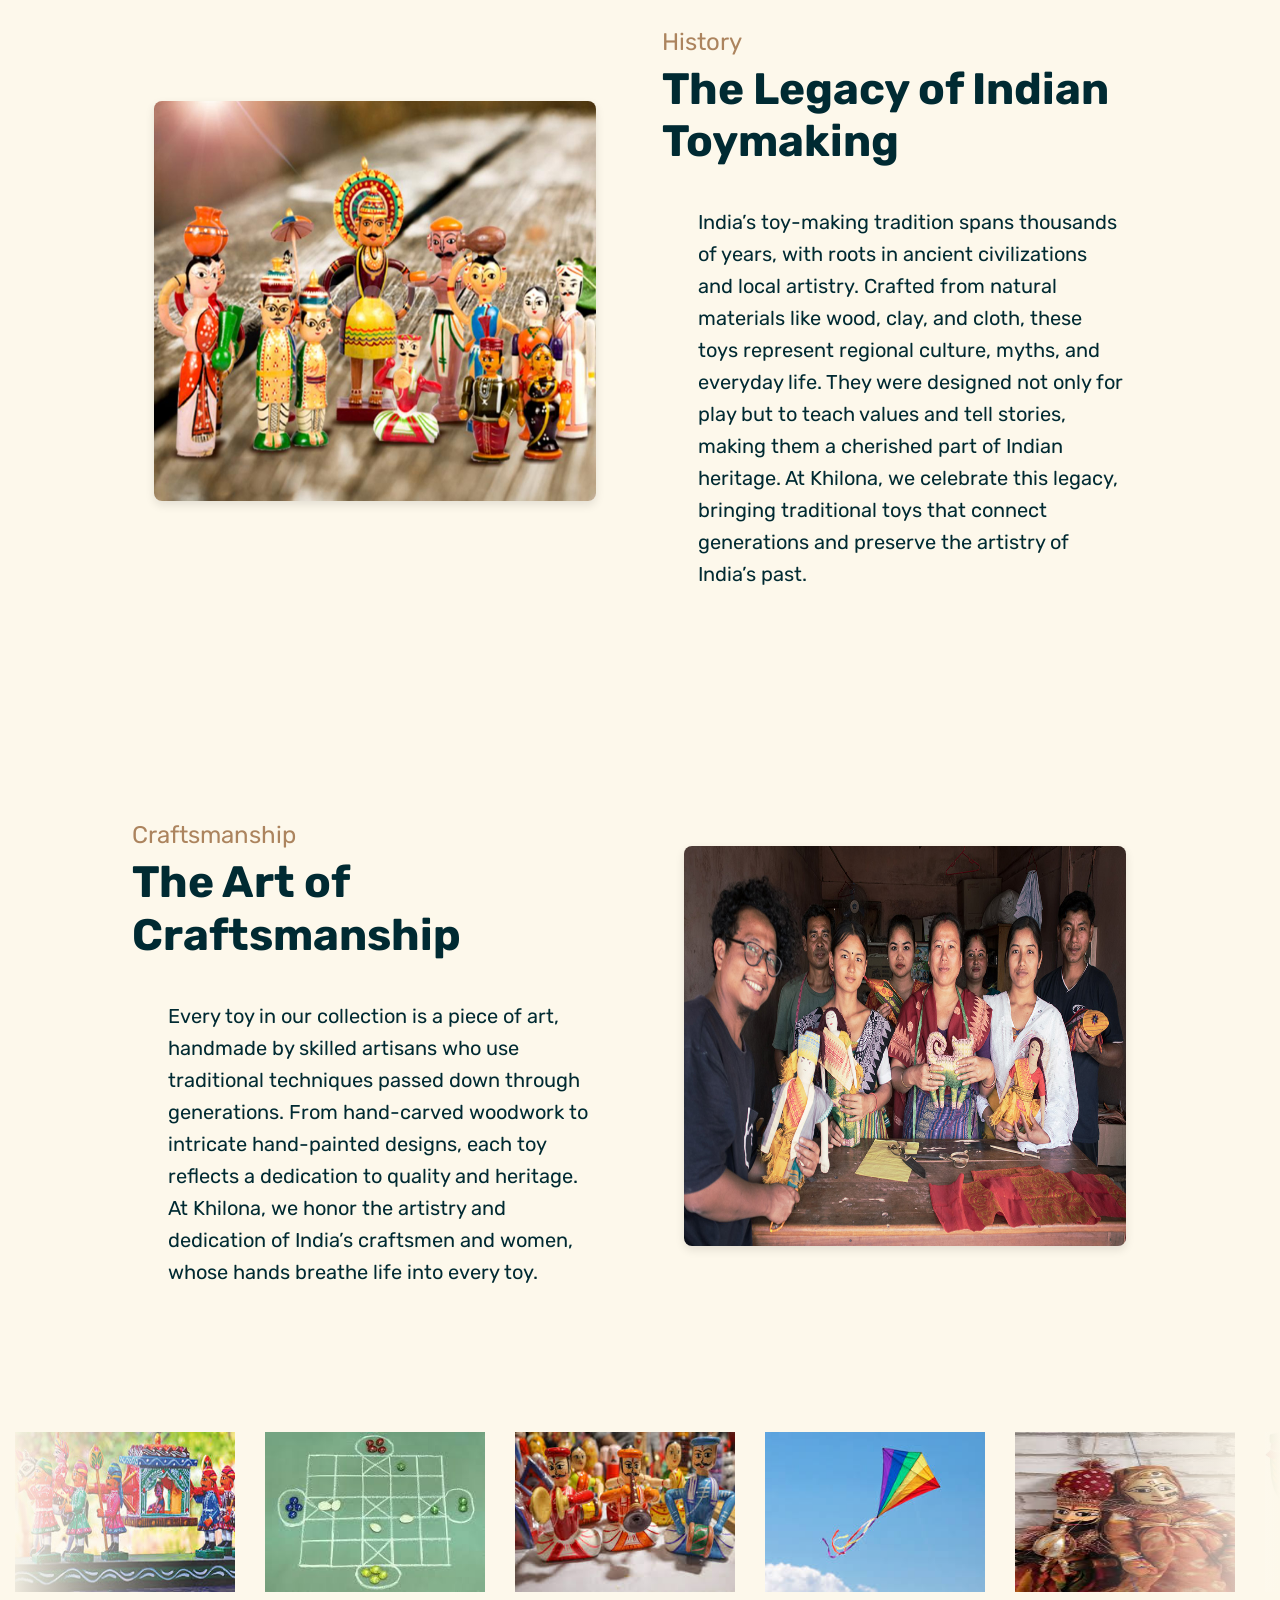
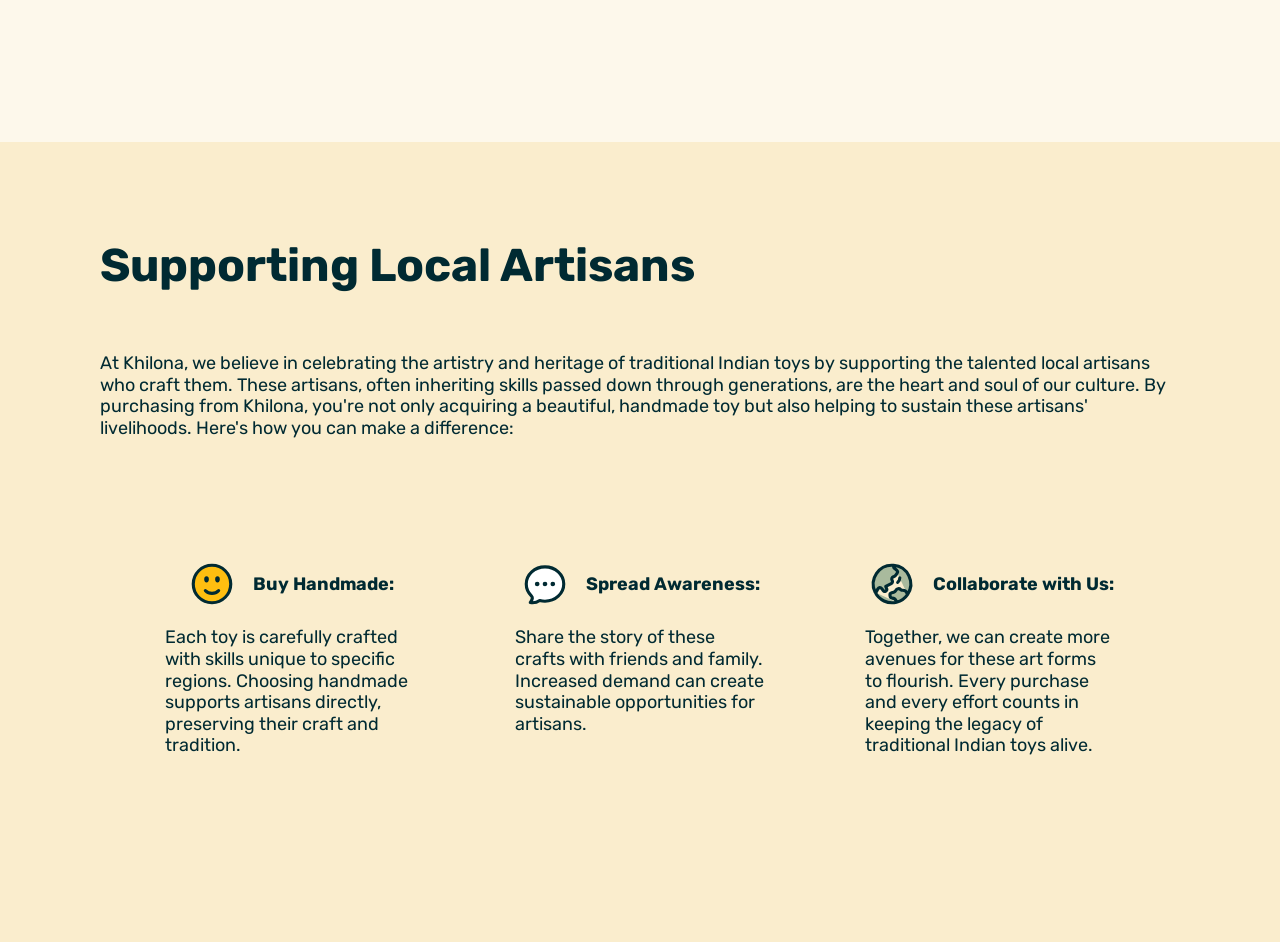
==== commit f0238643: "Add files via upload" ====
--- a/index.html
+++ b/index.html
@@ -32,7 +32,7 @@
           <li>
             <a
               class="main-nav-link last-link"
-              href="https://online.fliphtml5.com/hidck/fhpk/#p=15"
+              href="https://online.fliphtml5.com/zdlnr/vqhs/"
               >Flip Book</a
             >
           </li>
--- a/media.css
+++ b/media.css
@@ -0,0 +1,38 @@
+/* 1 rem = 1 em = 16px */
+/*1300divided by 16 = 84*/
+
+/* for screen size of smaller desktops */
+@media (max-width: 1344px) {
+  .section-1 {
+    max-width: 475px;
+  }
+  .section-2 {
+    max-width: 575px;
+  }
+  .hero-section {
+    gap: 80px;
+  }
+  .section-heading h1 {
+    font-size: 45px;
+  }
+}
+@media (max-width: 1200px) {
+  .section-1 {
+    max-width: 400px;
+  }
+  .section-2 {
+    max-width: 500px;
+  }
+  .hero-section {
+    gap: 80px;
+  }
+  .section-heading h1 {
+    font-size: 45px;
+  }
+  .image-box {
+    width: 100%;
+  }
+  .container {
+    font-size: 12px;
+  }
+}
--- a/style.css
+++ b/style.css
@@ -79,12 +79,15 @@
 html {
   /* font-size: 10px; */
   font-size: 62.5%;
+
+  scroll-behavior: smooth;
 }
 body {
   font-family: "Rubik", sans-serif;
   line-height: 1.2;
   font-weight: 400;
   color: #002a32;
+  /* overflow-x: hidden; */
 }
 /*HEADER AND NAV */
 header {
@@ -108,9 +111,7 @@
 nav a:hover {
   color: #ac845e !important;
 }
-/* .main-nav-link :link,
-.main-nav-link :link:visited {
-} */
+
 nav a {
   color: #002a32 !important;
   text-decoration: none;
@@ -119,6 +120,7 @@
   transition: all 0.3s;
   font-weight: 500;
   border-radius: 8px;
+  text-shadow: 1px 0px 5px rgba(0, 0, 0, 0.1);
 }
 .last-link:link,
 .last-link:visited {
@@ -244,6 +246,7 @@
 .grid--2-cols {
   grid-template-columns: repeat(2, 1fr);
   display: grid;
+  align-items: center;
 }
 .container {
   max-width: 1140px;
@@ -264,13 +267,14 @@
 }
 .container .sub-heading {
   font-size: 24px;
+  color: #ac845e;
 }
 .container h2 {
   font-size: 44px;
   margin-bottom: 16px;
 }
 .container .text-box {
-  font-size: 22px;
+  font-size: 20px;
   line-height: 1.6;
   margin-left: 14px;
 }
@@ -279,4 +283,147 @@
   width: 750px;
   max-width: 100%;
   height: 400px;
-}
+  box-shadow: 0px 4px 10px rgba(0, 0, 0, 0.1);
+  border-radius: 8px;
+}
+
+/* animative pae+ge*/
+.walk-way {
+  background-color: #fdf8eb;
+  padding-bottom: 100px;
+  margin-bottom: 0;
+}
+.slider {
+  height: 250px;
+  margin: auto;
+  position: relative;
+  width: 100%;
+  display: grid;
+  place-items: center;
+  overflow: hidden;
+}
+@keyframes scroll {
+  0% {
+    transform: translateX(0);
+  }
+  100% {
+    transform: translateX(calc(-250px * 9));
+  }
+}
+.slide-track {
+  display: flex;
+  width: calc(250px * 18);
+  /* animation: scroll 40s linear infinite; */
+  animation-name: scroll;
+  animation-duration: 40s;
+  animation-timing-function: linear;
+  animation-iteration-count: infinite;
+}
+.slide {
+  height: 200px;
+  width: 250px;
+  display: flex;
+  align-items: center;
+  padding: 15px;
+  perspective: 100px;
+  flex-direction: column;
+}
+.slide img {
+  width: 100%;
+  height: 160px;
+  transition: transform 1s;
+}
+.slide img:hover {
+  transform: translateZ(20px);
+}
+.slider::before,
+.slider::after {
+  background: linear-gradient(
+    to right,
+    #fdf8eb 0%,
+    rgba(255, 255, 255, 0) 100%
+  );
+  content: " ";
+  height: 100%;
+  position: absolute;
+  width: 15%;
+  z-index: 2;
+}
+.slider::before {
+  left: 0;
+  top: 0;
+}
+.slider::after {
+  right: 0;
+  top: 0;
+  transform: rotateZ(180deg);
+}
+/* support section*/
+
+.sec-support {
+  width: 0 auto;
+  background-color: #faedcd;
+}
+.support {
+  padding: 36px;
+  padding-left: 0;
+  padding-right: 0;
+  margin: 0 auto;
+  max-width: 1200px;
+  height: 800px;
+  background-color: #faedcd;
+  display: flex;
+  flex-direction: column;
+  align-items: center;
+  gap: 120px;
+}
+.support h1 {
+  color: #002a32;
+}
+.support p {
+  font-size: 46px;
+  padding: 60px;
+  font-weight: 700;
+  padding-bottom: 0;
+}
+.support p:last-child {
+  font-size: 18px;
+  font-weight: 400;
+}
+.cardthings {
+  display: flex;
+  gap: 100px;
+}
+.card {
+  height: 300px;
+  width: 250px;
+
+  display: flex;
+  flex-direction: column;
+  align-items: center;
+  gap: 18px;
+}
+.icon h2 {
+  font-size: 18px;
+}
+.card span {
+  font-size: 18px;
+}
+.icon {
+  display: flex;
+  justify-content: space-around;
+  align-items: center;
+  gap: 16px;
+}
+.iccon {
+  width: 50px;
+}
+.smile-icon {
+  fill: #febe10;
+}
+.message-icon {
+  fill: white;
+}
+.globe-icon {
+  fill: #a9ba9d;
+}
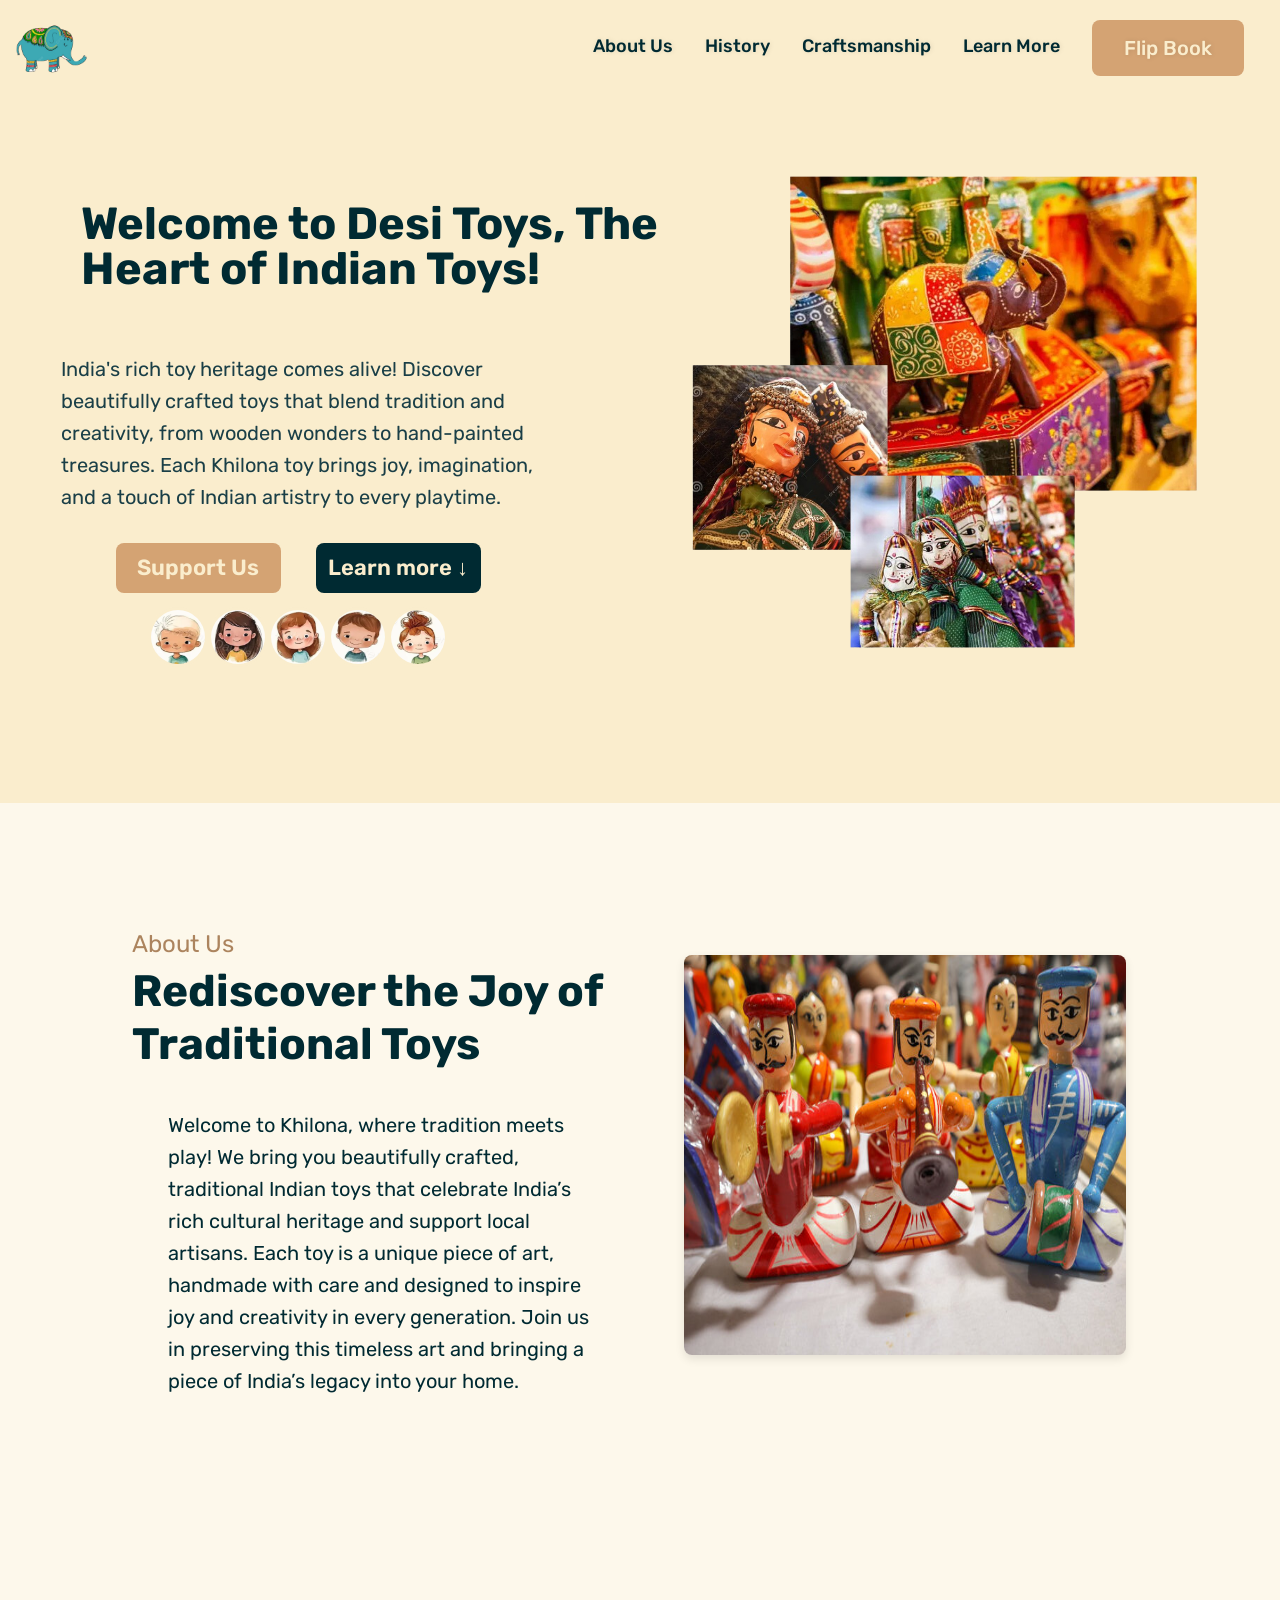
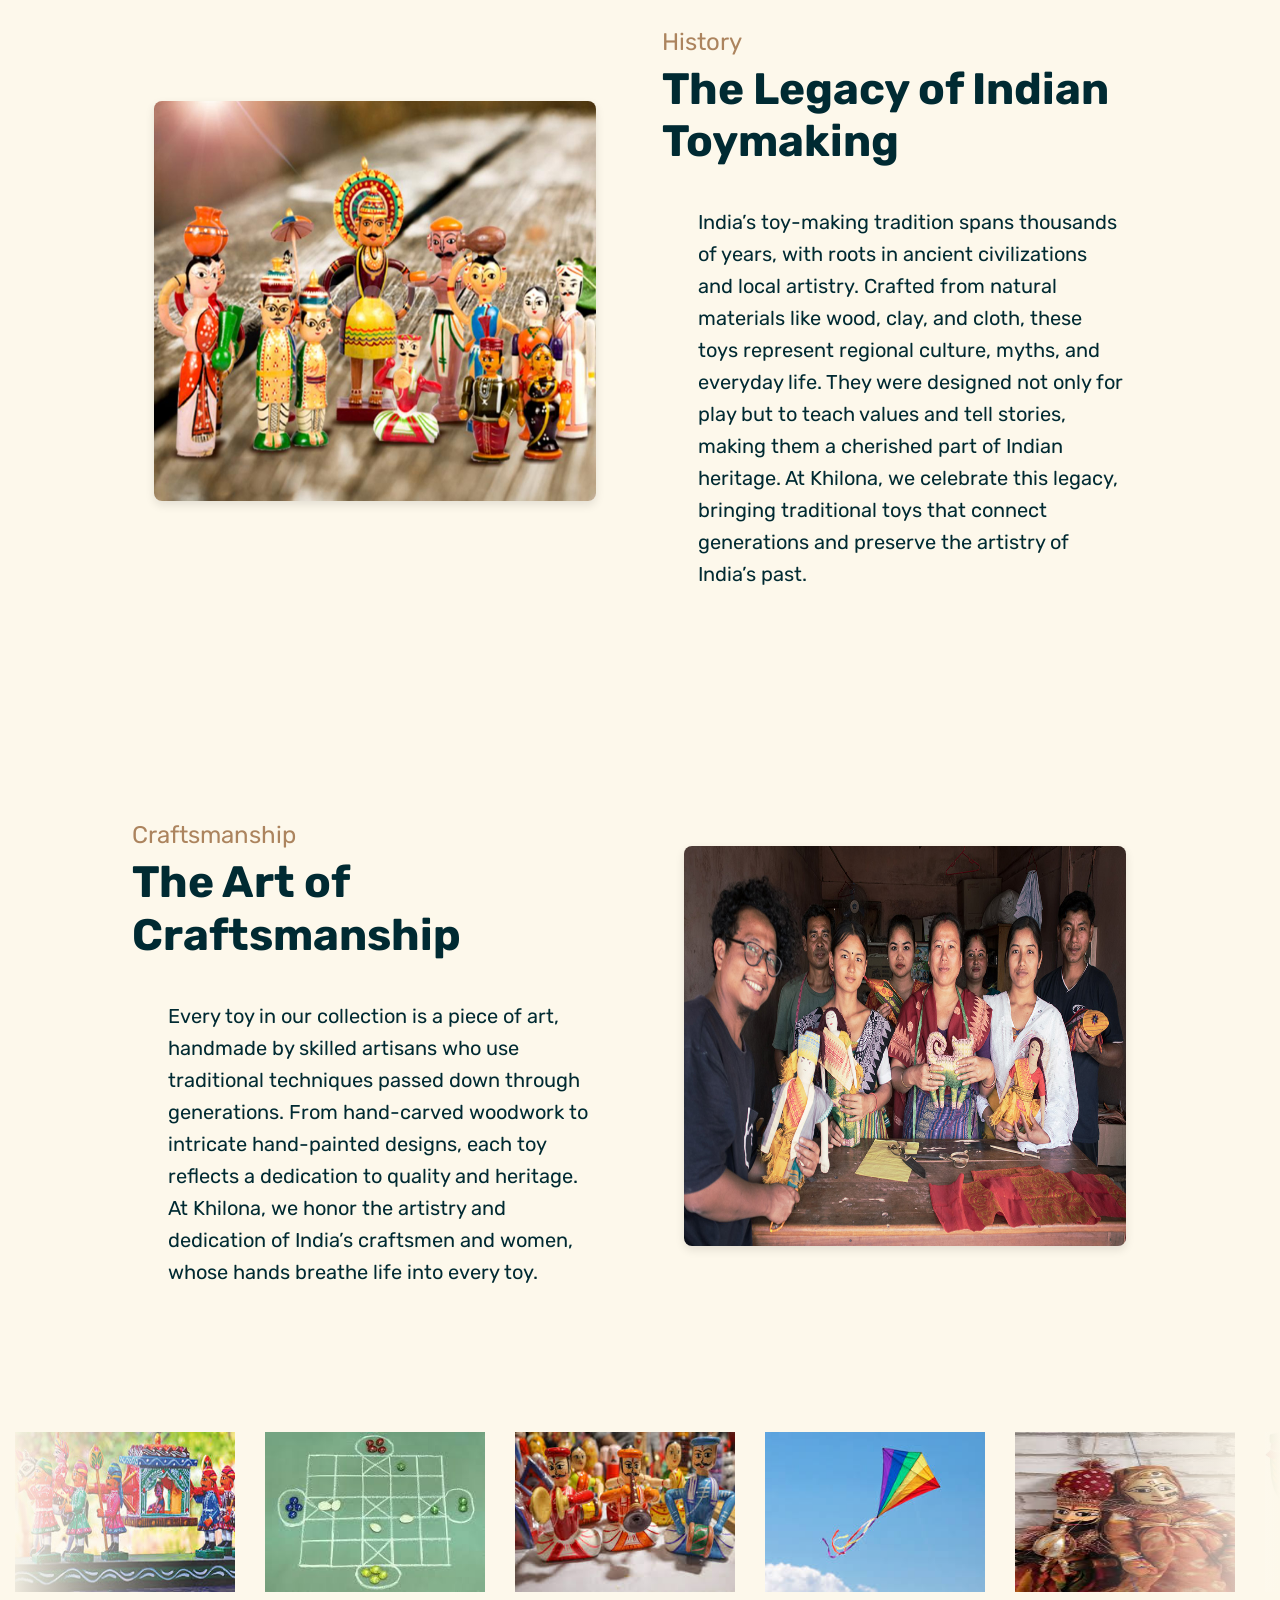
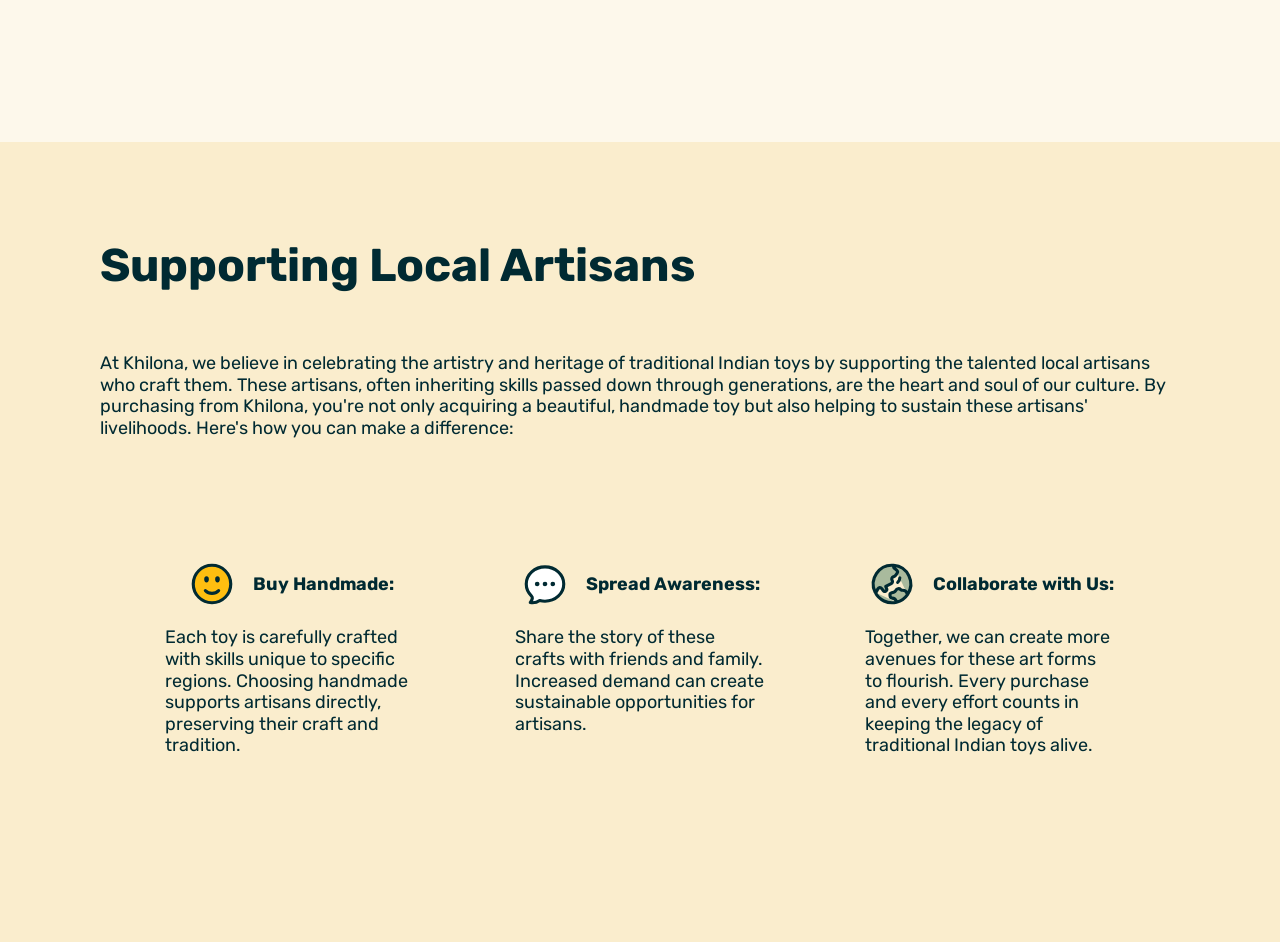
==== commit 61032d58: "Add files via upload" ====
--- a/index.html
+++ b/index.html
@@ -32,7 +32,7 @@
           <li>
             <a
               class="main-nav-link last-link"
-              href="https://online.fliphtml5.com/zdlnr/vqhs/"
+              href="https://heyzine.com/flip-book/9a7bfade62.html"
               >Flip Book</a
             >
           </li>
@@ -43,7 +43,7 @@
       <div class="hero-section">
         <div class="section-1">
           <div class="section-heading">
-            <h1>Welcome to Khilona, The Heart of Indian Toys!</h1>
+            <h1>Welcome to Desi Toys, The Heart of Indian Toys!</h1>
           </div>
           <div class="section-text">
             <p>
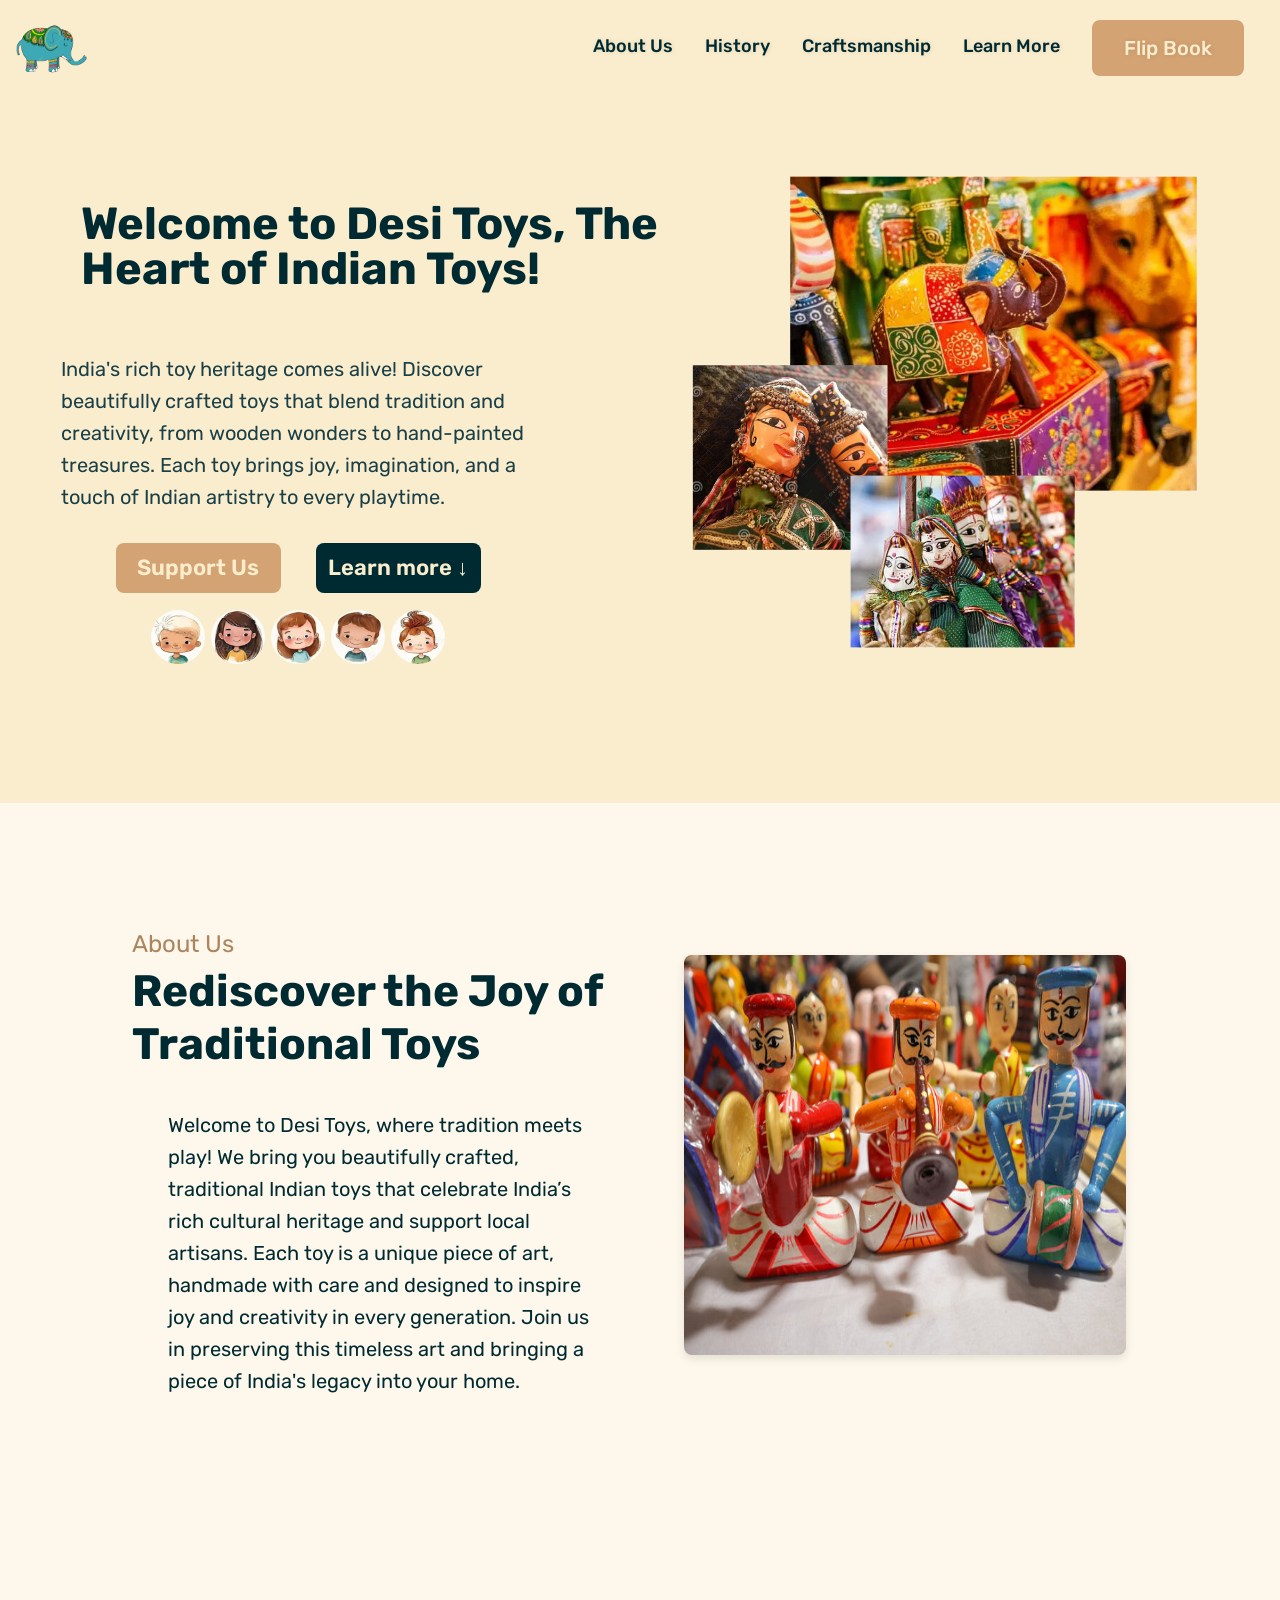
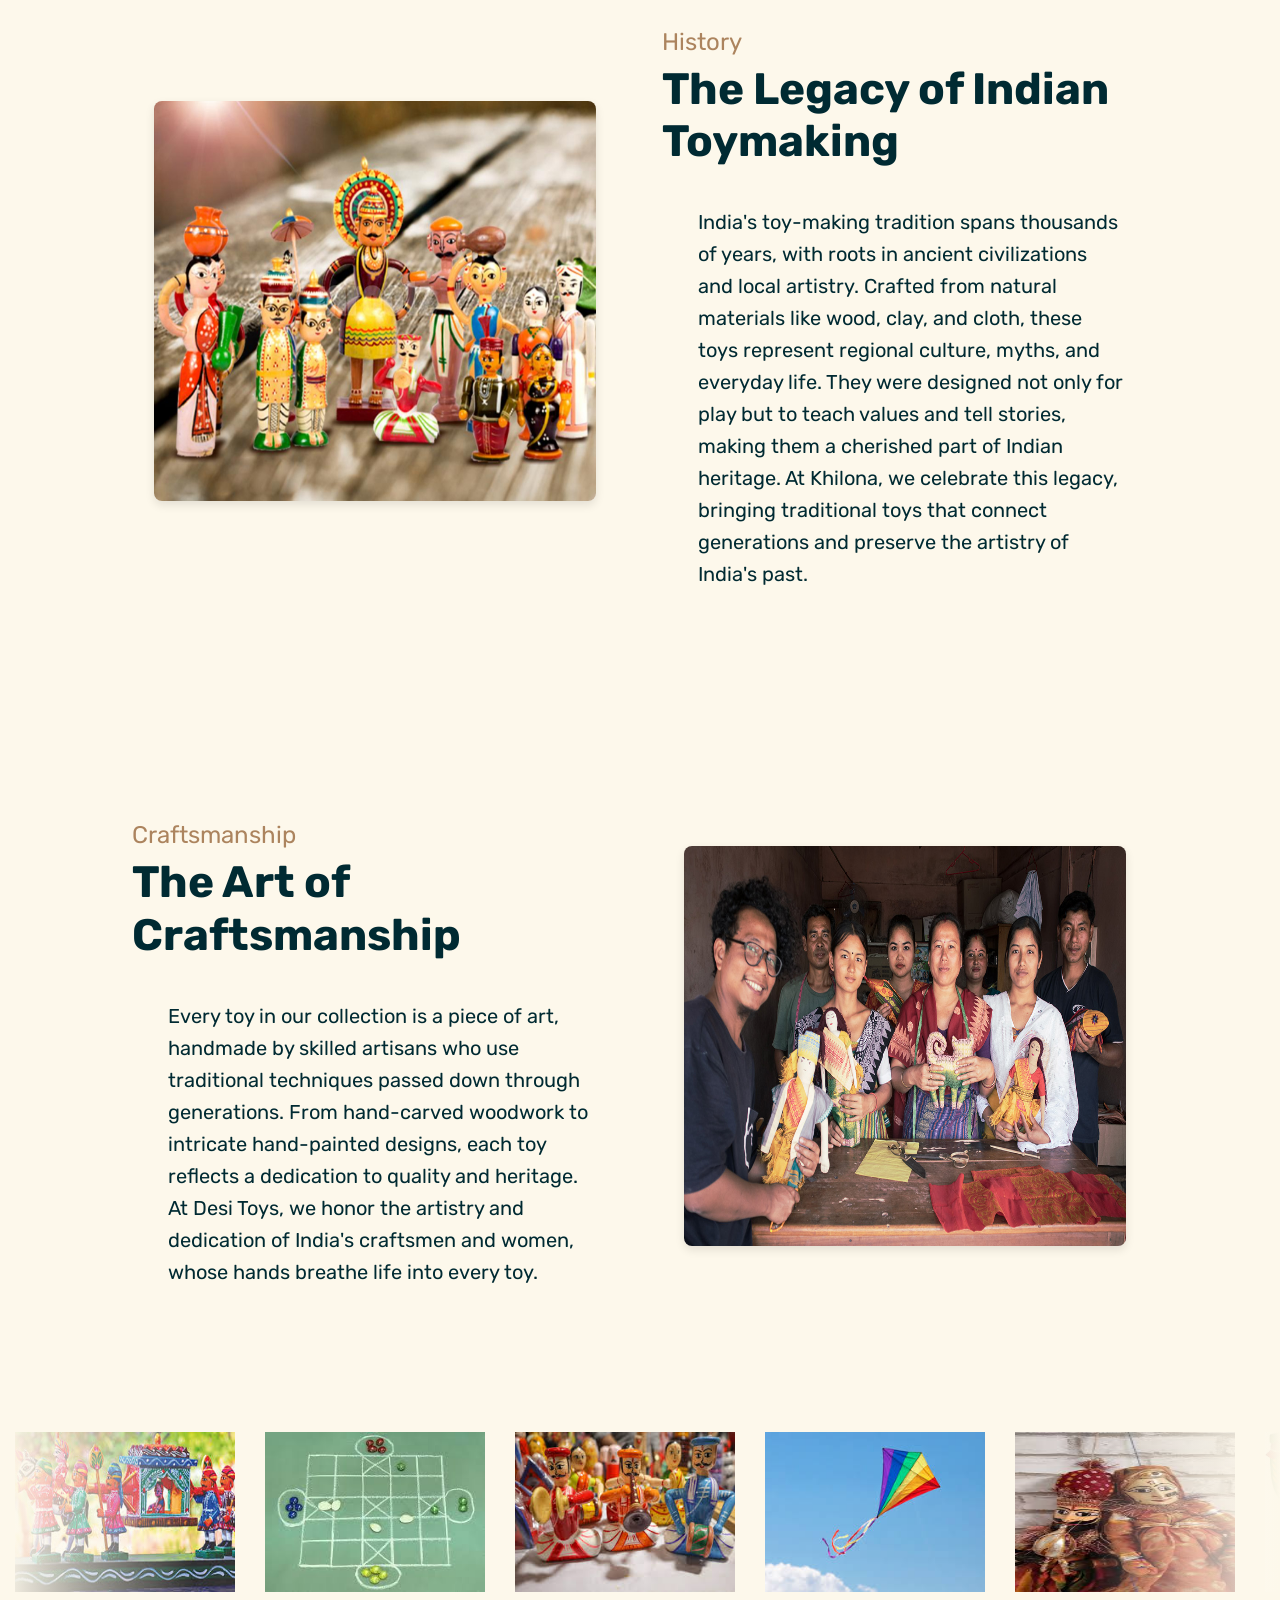
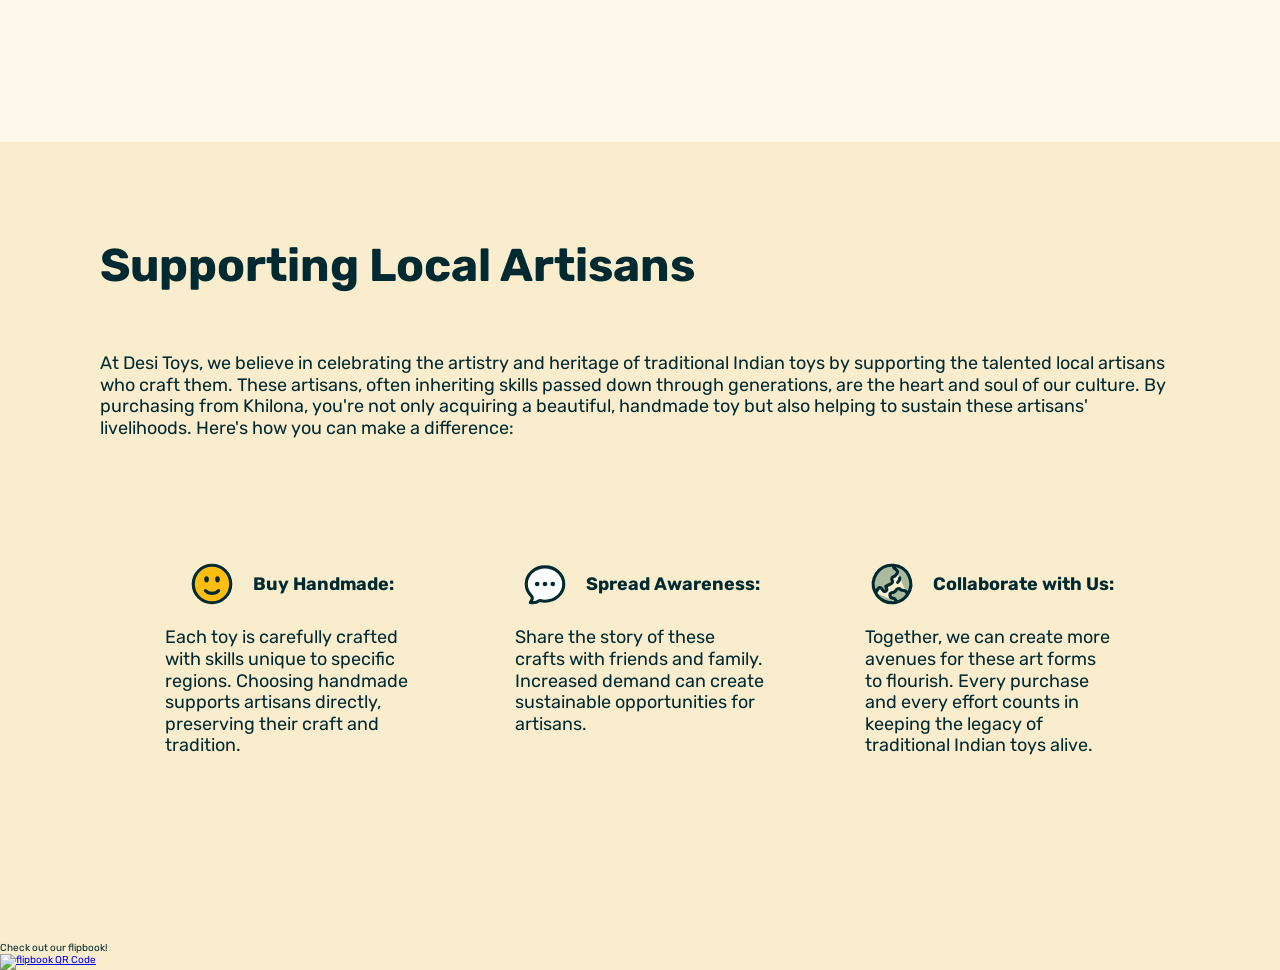
==== commit 883a1ed1: "Add files via upload" ====
--- a/index.html
+++ b/index.html
@@ -49,7 +49,7 @@
             <p>
               India's rich toy heritage comes alive! Discover beautifully
               crafted toys that blend tradition and creativity, from wooden
-              wonders to hand-painted treasures. Each Khilona toy brings joy,
+              wonders to hand-painted treasures. Each toy brings joy,
               imagination, and a touch of Indian artistry to every playtime.
             </p>
             <div class="buttons">
@@ -79,12 +79,12 @@
           Rediscover the Joy of Traditional Toys
         </h2>
         <div class="text-box">
-          Welcome to Khilona, where tradition meets play! We bring you
+          Welcome to Desi Toys, where tradition meets play! We bring you
           beautifully crafted, traditional Indian toys that celebrate India’s
           rich cultural heritage and support local artisans. Each toy is a
           unique piece of art, handmade with care and designed to inspire joy
           and creativity in every generation. Join us in preserving this
-          timeless art and bringing a piece of India’s legacy into your home.
+          timeless art and bringing a piece of India's legacy into your home.
         </div>
       </div>
       <div class="container">
@@ -103,14 +103,14 @@
         <span class="sub-heading" id="history">History</span>
         <h2 class="heading-secondary">The Legacy of Indian Toymaking</h2>
         <div class="text-box">
-          India’s toy-making tradition spans thousands of years, with roots in
+          India's toy-making tradition spans thousands of years, with roots in
           ancient civilizations and local artistry. Crafted from natural
           materials like wood, clay, and cloth, these toys represent regional
           culture, myths, and everyday life. They were designed not only for
           play but to teach values and tell stories, making them a cherished
           part of Indian heritage. At Khilona, we celebrate this legacy,
           bringing traditional toys that connect generations and preserve the
-          artistry of India’s past.
+          artistry of India's past.
         </div>
       </div>
     </section>
@@ -123,8 +123,8 @@
           artisans who use traditional techniques passed down through
           generations. From hand-carved woodwork to intricate hand-painted
           designs, each toy reflects a dedication to quality and heritage. At
-          Khilona, we honor the artistry and dedication of India’s craftsmen and
-          women, whose hands breathe life into every toy.
+          Desi Toys, we honor the artistry and dedication of India's craftsmen
+          and women, whose hands breathe life into every toy.
         </div>
       </div>
       <div class="container">
@@ -200,7 +200,7 @@
         <div class="textthings">
           <p>Supporting Local Artisans</p>
           <p class="support-text">
-            At Khilona, we believe in celebrating the artistry and heritage of
+            At Desi Toys, we believe in celebrating the artistry and heritage of
             traditional Indian toys by supporting the talented local artisans
             who craft them. These artisans, often inheriting skills passed down
             through generations, are the heart and soul of our culture. By
@@ -288,6 +288,22 @@
           </div>
         </div>
       </div>
+      <div class="qrclass">
+        <div class="view">
+          <p>Check out our flipbook!</p>
+        </div>
+        <div class="qr">
+          <a
+            href="https://heyzine.com/flip-book/42372cc3a9.html"
+            target="_BLANK"
+            class="heyzine-link fp-link"
+            ><img
+              src="https://cdnc.heyzine.com/flip-book/qr-code/42372cc3a9-311559.png"
+              alt="flipbook QR Code"
+              class="fp-qr"
+          /></a>
+        </div>
+      </div>
     </section>
   </body>
 </html>
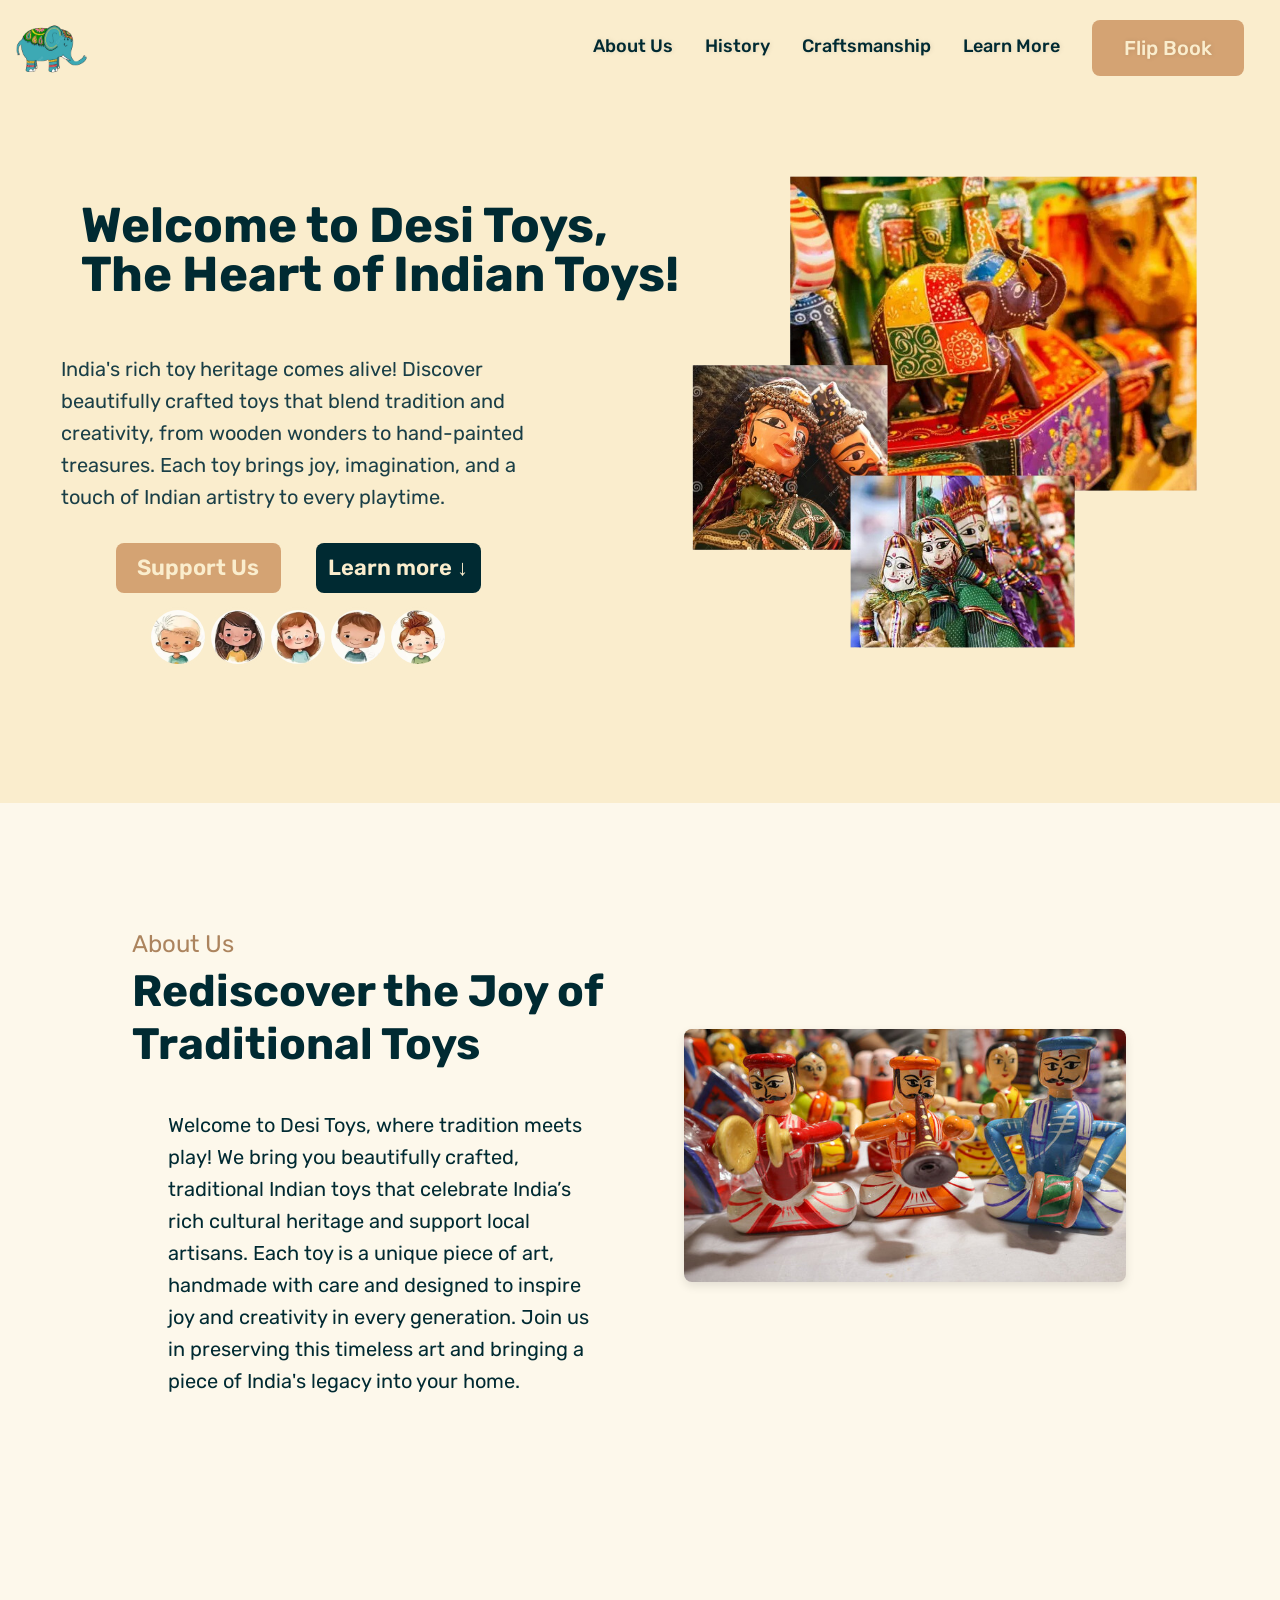
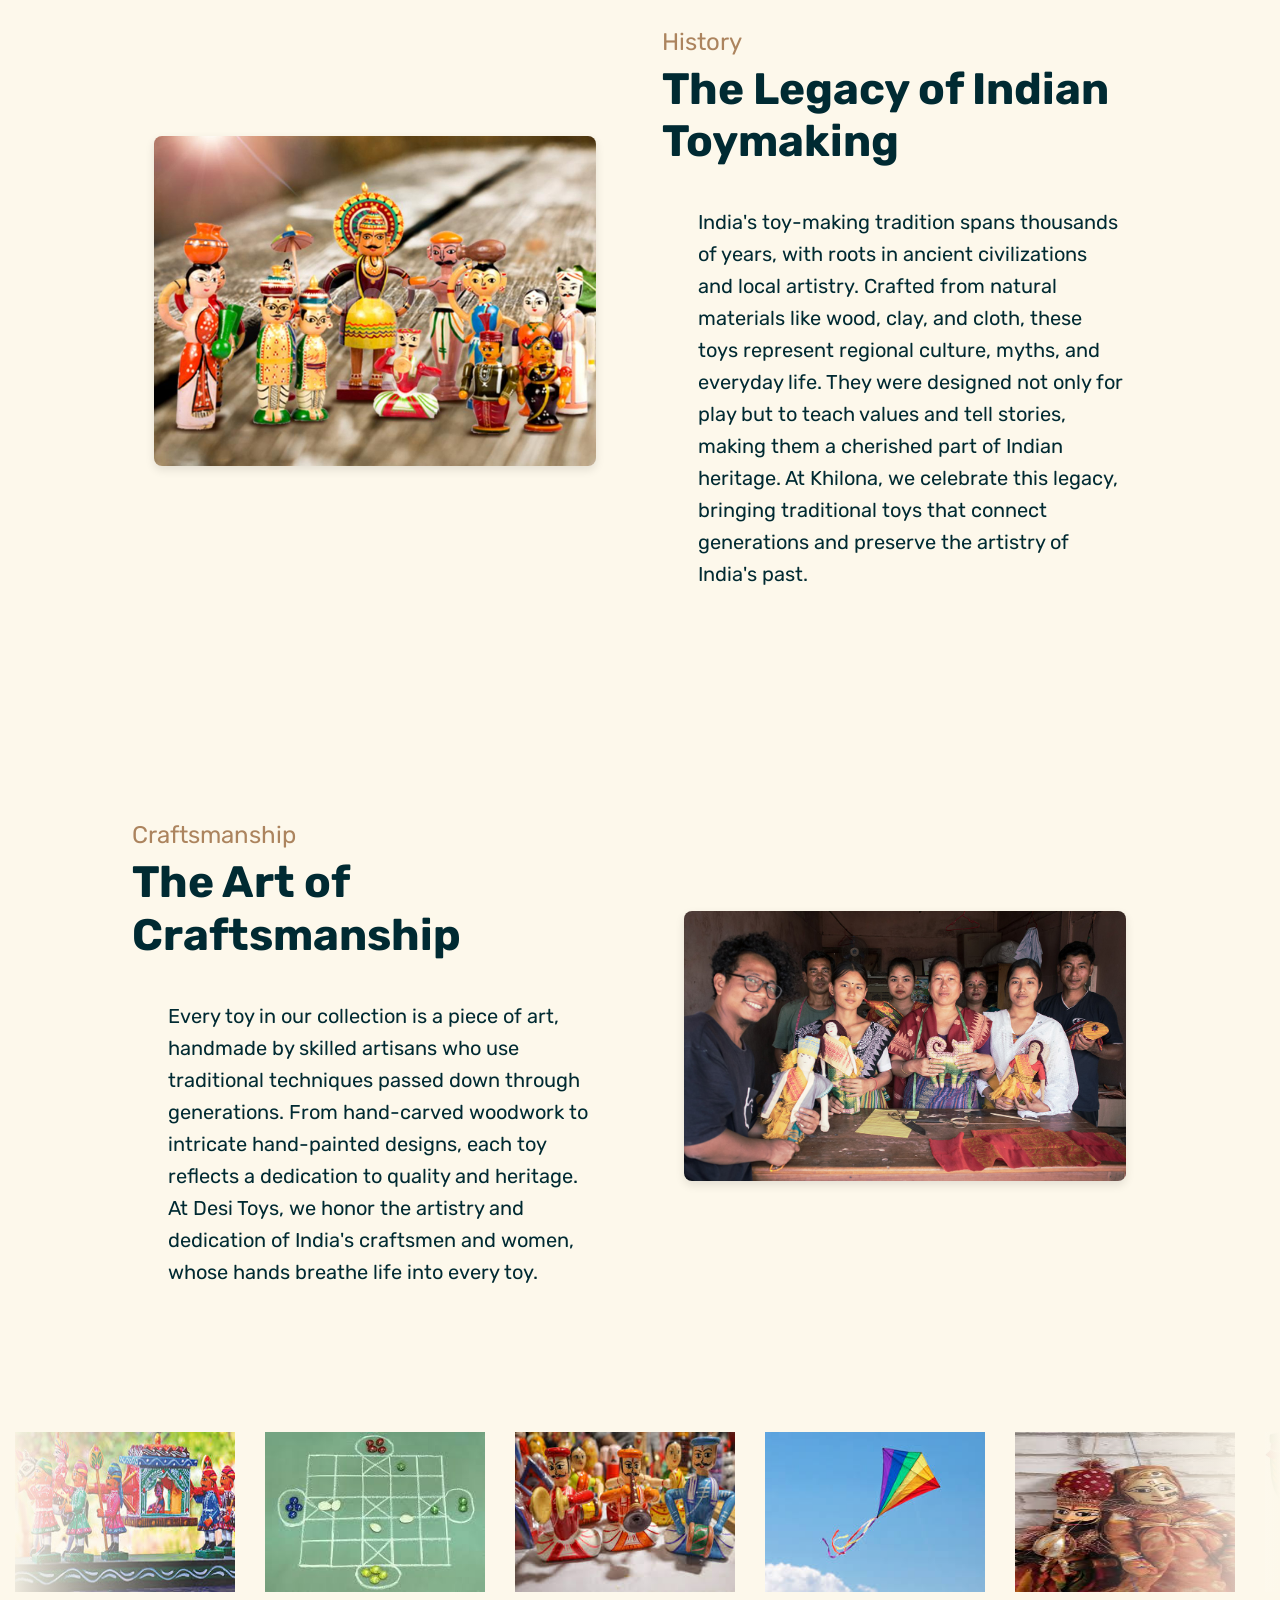
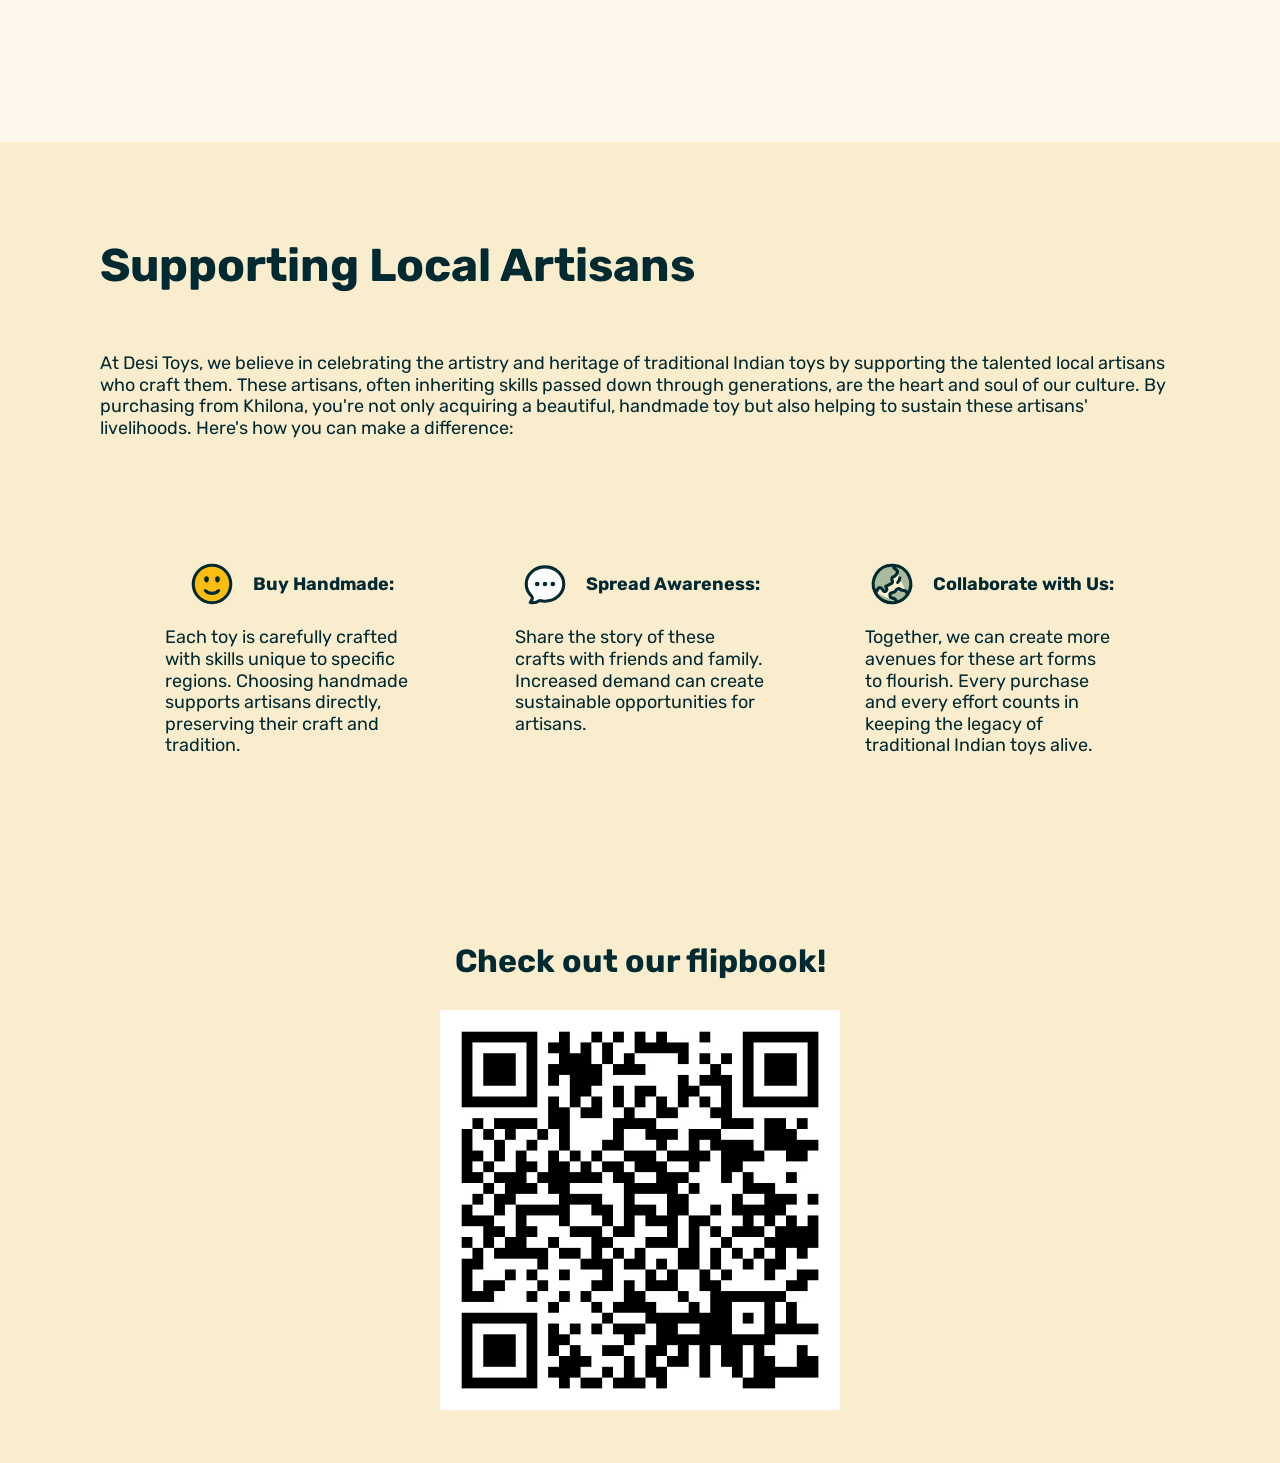
==== commit 466ffc48: "Add files via upload" ====
--- a/index.html
+++ b/index.html
@@ -297,10 +297,7 @@
             href="https://heyzine.com/flip-book/42372cc3a9.html"
             target="_BLANK"
             class="heyzine-link fp-link"
-            ><img
-              src="https://cdnc.heyzine.com/flip-book/qr-code/42372cc3a9-311559.png"
-              alt="flipbook QR Code"
-              class="fp-qr"
+            ><img src="qr.jpg" alt="flipbook QR Code" class="fp-qr"
           /></a>
         </div>
       </div>
--- a/media.css
+++ b/media.css
@@ -13,9 +13,10 @@
     gap: 80px;
   }
   .section-heading h1 {
-    font-size: 45px;
+    font-size: 49px;
   }
 }
+
 @media (max-width: 1200px) {
   .section-1 {
     max-width: 400px;
@@ -27,12 +28,14 @@
     gap: 80px;
   }
   .section-heading h1 {
-    font-size: 45px;
-  }
-  .image-box {
-    width: 100%;
+    font-size: 49px;
   }
   .container {
-    font-size: 12px;
+    width: 100%;
+    height: 100%;
+  }
+  .image-box img {
+    width: 100%;
+    height: 220px !;
   }
 }
--- a/style.css
+++ b/style.css
@@ -149,7 +149,7 @@
 
 h1 {
   /* margin-bottom: 15px; */
-  font-size: 50px;
+  font-size: 49px;
   line-height: 1;
   height: 120px;
   width: 600px;
@@ -281,8 +281,9 @@
 
 .image-box img {
   width: 750px;
+
+  max-height: 100%;
   max-width: 100%;
-  height: 400px;
   box-shadow: 0px 4px 10px rgba(0, 0, 0, 0.1);
   border-radius: 8px;
 }
@@ -427,3 +428,20 @@
 .globe-icon {
   fill: #a9ba9d;
 }
+.qrclass {
+  display: flex;
+
+  flex-direction: column;
+  align-items: center;
+  gap: 30px;
+}
+.qrclass img {
+  width: 400px;
+  height: 400px;
+
+  margin-bottom: 50px;
+}
+.qrclass p {
+  font-size: 32px;
+  font-weight: bold;
+}
